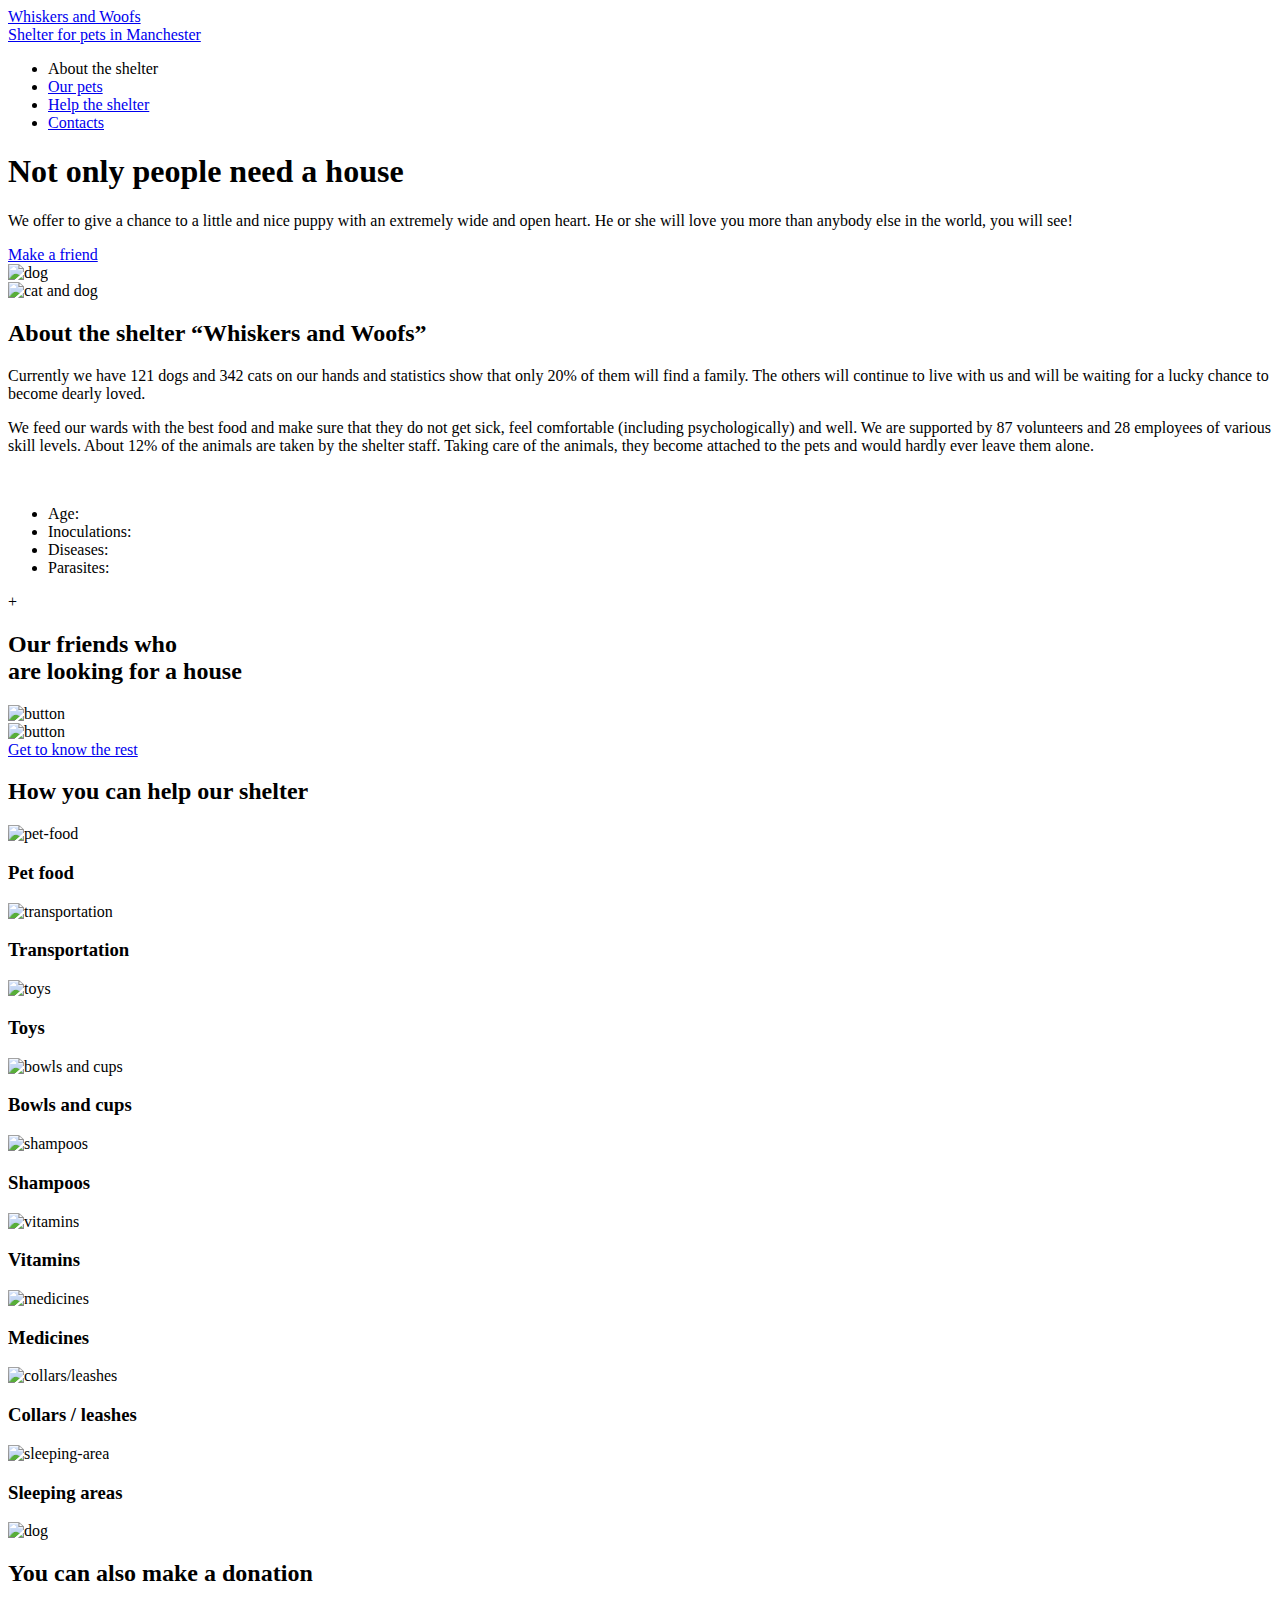
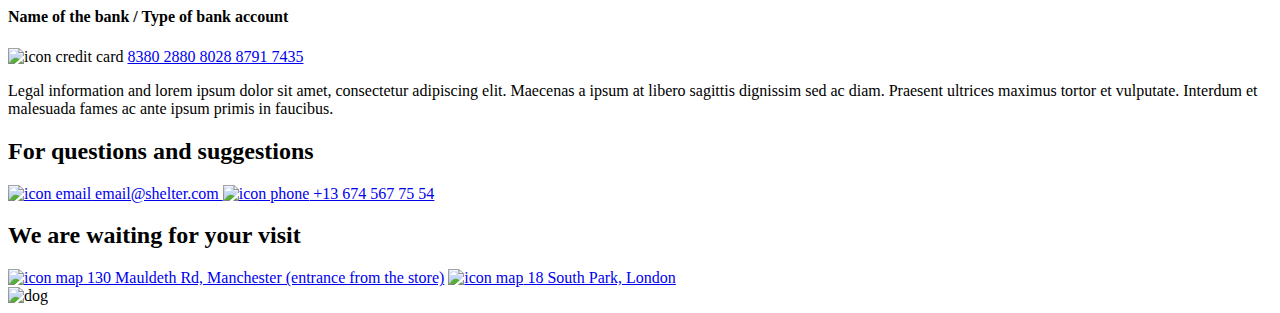
==== index.html @ b83c55e8 "refactor: add index.html file" ====
<!DOCTYPE html>
<html lang="en">

<head>
  <meta charset="UTF-8">
  <meta http-equiv="X-UA-Compatible" content="IE=edge">
  <meta name="viewport" content="width=device-width, initial-scale=1.0">
  <link rel="stylesheet" href="/css/style.css">
  <script src="/js/index.js"></script>
  <script src="/pets.json"></script>
  <title>Whiskers and Woofs</title>
</head>

<body>
  <div class="backround">
  <header class="header">
      <div class="teni"></div>
      <div class="container ">
          <div class="menu">
          <div class="logo">
              <a href="#">
              <div class="logo_up">Whiskers and Woofs</div>
              <div class="logo_down">Shelter for pets in Manchester</div>
              </a>
          </div>
          <div class="hamburger_menu">
              <span class="hamburger_line"></span>
              <span class="hamburger_line"></span>
              <span class="hamburger_line"></span>
           </div>
          <nav class="nav">
              <ul class="nav-list">
                  <li class="nav-item active_nav">
                      About the shelter 
                      <div class="border_nav"></div>
                  </li>
                  <li class="nav-item"><a href="/html/index_pets.html" class="nav-link">Our pets</a></li>
                  <li class="nav-item"><a href="#help" class="nav-link">Help the shelter</a></li>
                  <li class="nav-item"><a href="#footer" class="nav-link">Contacts</a></li>
              </ul>
          </nav>
      </div>
      </div>
  </header>
     
      <section id="not_only">
          <div class="container not_only">
              <div class="not_only_text">
                  <h1>Not only people need a house</h1>
                  <p>We offer to give a chance to a little and nice puppy with an extremely wide and open heart. He or she will love you more than anybody else in the world, you will see!</p>
                  <a href="#our_friends" class="not_only_button"> Make a friend</a>
              </div>
              <div class="not_only_img">
                  <img class="not_only_img_dog" src="/img/start-screen-puppy.png" alt="dog">
              </div>
          </div>
      </section>
  </div>
  
      <section id="about">
          <div class="container about">
              <div class="about_img">
                  <img class="about_img_catdog" src="/img/about-pets.png" alt="cat and dog">
              </div>
              <div class="about_text"> 
                  <h2>About the shelter “Whiskers and Woofs”</h2>
                  <p>Currently we have 121 dogs and 342 cats on our hands and statistics show that only 20% of them will find a family. The others will continue to live with us and will be waiting for a lucky chance to become dearly loved.</p>
                  <p class="about_p_down">We feed our wards with the best food and make sure that they do not get sick, feel comfortable (including psychologically) and well. We are supported by 87 volunteers and 28 employees of various skill levels. About 12% of the animals are taken by the shelter staff. Taking care of the animals, they become attached to the pets and would hardly ever leave them alone.</p>
              </div>
          </div>
      </section>

      <section id="our_friends">
          <div class="pop_up_fix"> 
          <div class="pop_up">
              <div class="pop_up_wrapper">
                  <img class="pop_up_image">
                  <div class="pop_up_content">
                      <div class="pop_up_name"></div>
                      <div class="pop_up_type"></div>
                      <div class="pop_up_description"></div>
                      <ul class="pets_spec">
                          <li>Age: <a class="pop_up_age"></a></li>
                          <li>Inoculations: <a class="pop_up_inoculations"></a></li>
                          <li>Diseases: <a class="pop_up_diseases"></a></li>
                          <li>Parasites: <a class="pop_up_parasites"></a></li>     
                      </ul>
                  </div>
              </div>
              <div class="pop_up_button">+</div>
          </div>
      </div>
          <div class="container our_friends">
              <div class="our_friends_text"> 
                  <h2>Our friends who <br> are looking for a house</h2>
              </div>
              <div class="pet_carts">
                  <div class="pet_carts_left_button">
                      <img src="/img/Arrow-left.png" class="arrow_left" alt="button"> 
                  </div>

                  <div class="carusel-wrapper">
                      <div class="carusel ">
                          <div class="item" id="item-left">

                          </div>
                          <div class="item" id="item-active">
                                                                                  
                          </div>
                          <div class="item" id="item-right">
                              
                          </div>
                  </div>
              </div>
              <div class="pet_carts_right_button">
                  <img src="/img/Arrow-right.png" class="arrow_right" alt="button"> 
              </div>

          </div>

          <div>
              <a href="/pets/index.html" class="our_friends_button">Get to know the rest</a>
          </div>
      </div>
  </section>

  <section id="help">
          <div class="container help">
              <div class="help_text">
                  <h2>How you can help our shelter</h2>
              </div>
              <div class="help_icon">
                  <div class="help_icon_all">
                      <div class="help_icon_item">
                          <img class="help_icon_img" src="/img/icons/Vector.png" alt="pet-food">
                          <h3>Pet food</h3>
                      </div>
                      <div class="help_icon_item">
                          <img class="help_icon_img" src="/img/icons/transportation.png" alt="transportation">
                          <h3>Transportation</h3>
                      </div>
                      <div class="help_icon_item">
                          <img class="help_icon_img" src="/img/icons/toys.png" alt="toys">
                          <h3>Toys</h3>
                      </div>
                      <div class="help_icon_item">
                          <img class="help_icon_img" src="/img/icons/bowls-and-cups.png" alt="bowls and cups">
                          <h3>Bowls and cups</h3>
                      </div>
                      <div class="help_icon_item">
                          <img class="help_icon_img" src="/img/icons/shampoos.png" alt="shampoos">
                          <h3>Shampoos</h3>
                      </div>
                  
                      <div class="help_icon_item">
                          <img class="help_icon_img" src="/img/icons/vitamins.png" alt="vitamins">
                          <h3>Vitamins</h3>
                      </div>
                      <div class="help_icon_item">
                          <img class="help_icon_img" src="/img/icons/medicines.png" alt="medicines">
                          <h3>Medicines</h3>
                      </div>
                      <div class="help_icon_item">
                          <img class="help_icon_img" src="/img/icons/collars-or-leashes.png" alt="collars/leashes">
                          <h3>Collars / leashes</h3>
                      </div>
                      <div class="help_icon_item">
                          <img class="help_icon_img" src="/img/icons/sleeping-area.png" alt="sleeping-area">
                          <h3>Sleeping areas</h3>
                      </div>
                      </div>
                  </div>
              </div>
  </section>

      <section class="in_addition" id="in_addition">
          <div class="container in_addition">
              <div class="in_addition_img">
                  <img src="/img/donation-dog.png"  class="in_addition_img_dog" alt="dog">
              </div>
              <div class="in_addition_text">
                  <h2>You can also make a donation</h2>
                  <h4>Name of the bank / Type of bank account</h4>
                  <div class="in_addition_card">
                      <img class="in_addition_card_img"  src="/img/icons/credit-card.svg" alt="icon credit card">
                      <a href="#no_scroll">8380 2880 8028 8791 7435</a>
                  </div>
                  <p class="in_addition_legal">
                      Legal information and lorem ipsum dolor sit amet, consectetur adipiscing elit. Maecenas a ipsum at libero sagittis dignissim sed ac diam. Praesent ultrices maximus tortor et vulputate. Interdum et malesuada fames ac ante ipsum primis in faucibus. 
                  </p>
              </div>
          </div>
      </section>

  <footer class="footer" id="footer">
      <div class="container footer_flex">
              <div class="footer_text footer_text_left">
                  <h2>For questions and suggestions</h2>
                  <a href="mailto:email@shelter.com" class="footer_card">
                      <img src="/img/icons/mail.png" alt="icon email">
                      email@shelter.com </a>
                  <a href="tel:+136745677554" class="footer_card footer_card_down footer_card_down_phone">
                      <img src="/img/icons/phone.png" alt="icon phone">
                      +13 674 567 75 54</a>
              </div>

              <div class="footer_text footer_text_right">
                  <h2>We are waiting for your visit</h2>
                  <a href="https://www.google.com/maps/place/130+Mauldeth+Rd,+Manchester+M14+6SQ,+%D0%92%D0%B5%D0%BB%D0%B8%D0%BA%D0%BE%D0%B1%D1%80%D0%B8%D1%82%D0%B0%D0%BD%D0%B8%D1%8F/@53.4345612,-2.2130742,18.29z/data=!4m15!1m8!3m7!1s0x487a4d4c5226f5db:0xd9be143804fe6baa!2z0JzQsNC90YfQtdGB0YLQtdGALCDQktC10LvQuNC60L7QsdGA0LjRgtCw0L3QuNGP!3b1!8m2!3d53.4807593!4d-2.2426305!16zL20vMDUyYnc!3m5!1s0x487bb24a71474223:0xe7f079c4a4a2cc7d!8m2!3d53.4345813!4d-2.2128389!16s%2Fg%2F11bw3h6f99?entry=ttu" target="_blank" class="footer_card footer_card_map">
                      <img src="/img/icons/pin.png" alt="icon map">
                      130 Mauldeth Rd, Manchester (entrance from the store)</a>
                  <a href="https://www.google.com/maps/place/%D0%9F%D0%B0%D1%80%D0%BA+%D0%AE%D0%B3/@51.4690816,-0.4993657,11z/data=!4m10!1m2!2m1!1s18+South+Park,+London!3m6!1s0x48760f79376fa0e3:0x202ac3af5c1ea4ec!8m2!3d51.4690816!4d-0.1944951!15sChUxOCBTb3V0aCBQYXJrLCBMb25kb26SAQRwYXJr4AEA!16s%2Fm%2F0cc6kk9?entry=ttu" target="_blank" class="footer_card footer_card_down footer_card_map footer_card_map_down">
                      <img src="/img/icons/pin.png" alt="icon map">
                      18 South Park, London </a>
              </div>
          
          <div class="footer_img">
              <img src="/img/footer-puppy.png" class="footer_img_dog" alt="dog">
          </div>
      </div>
  </footer>
</body>

</html>
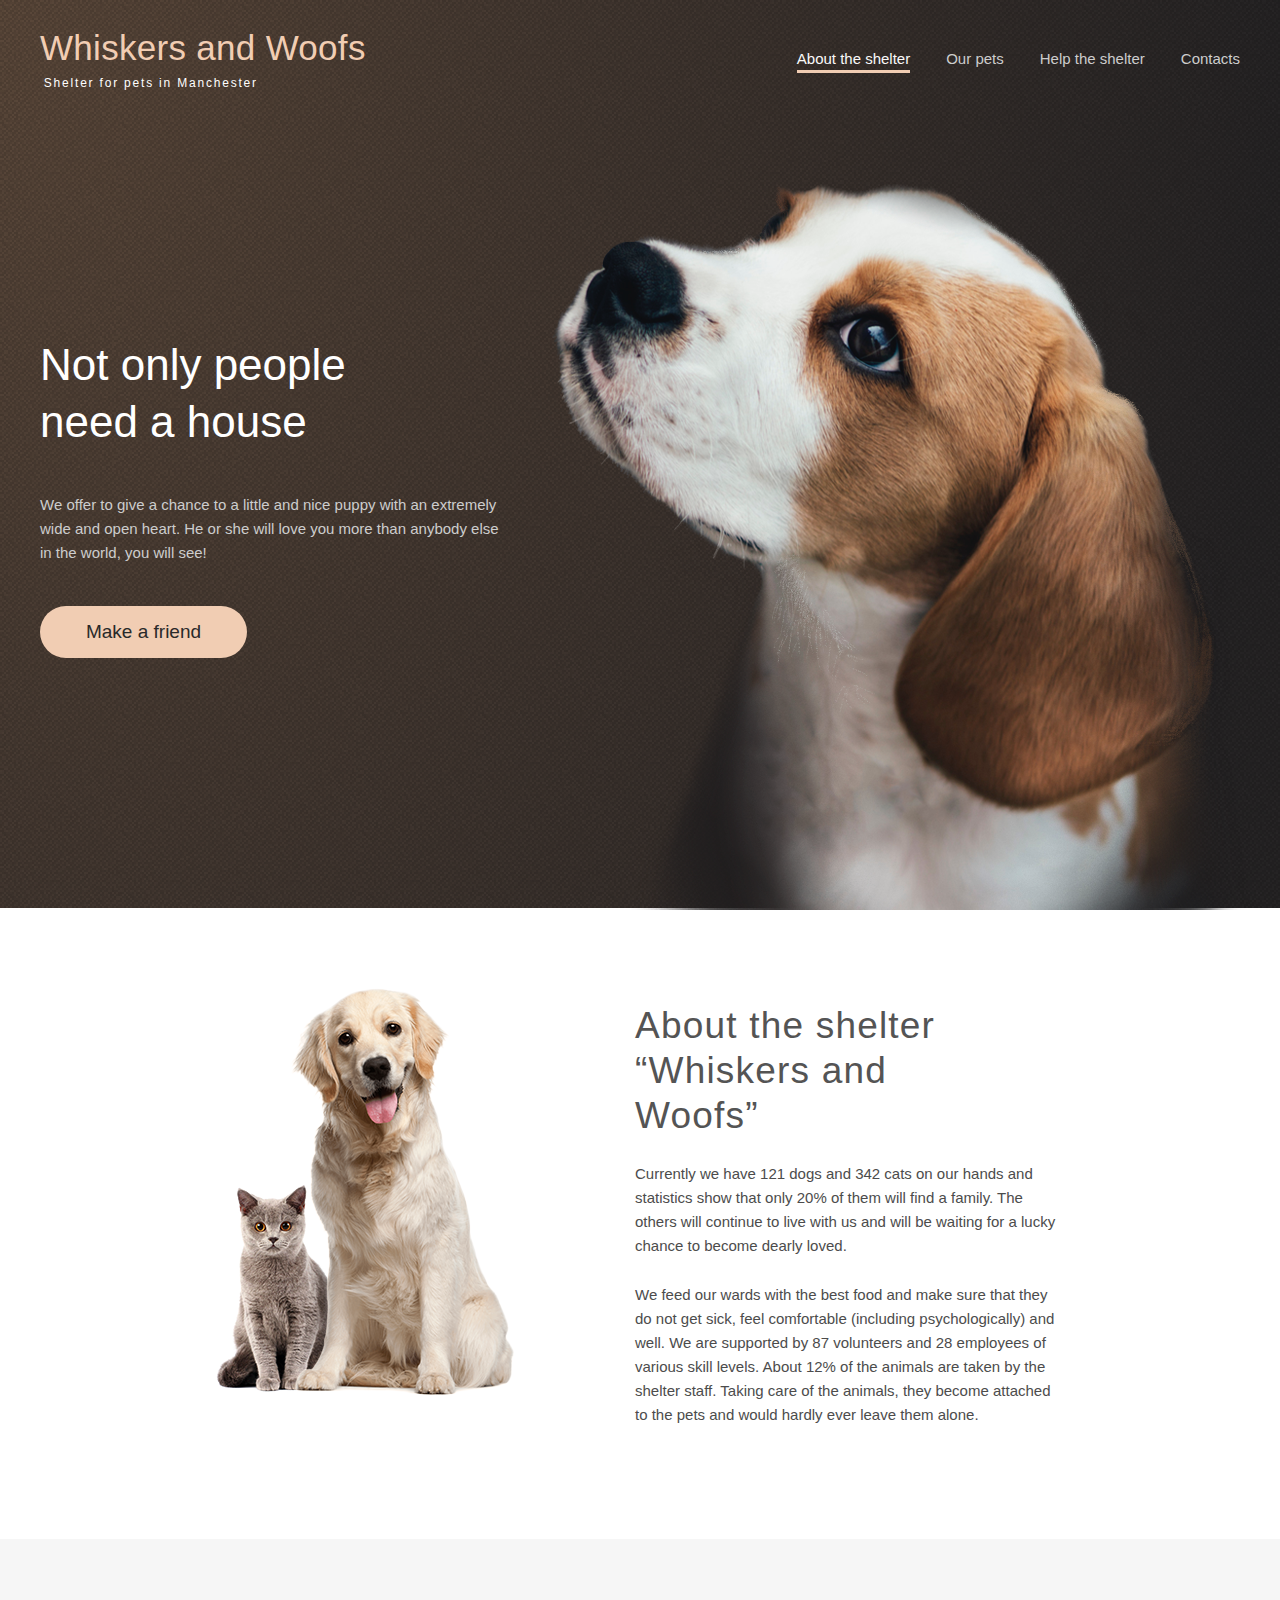
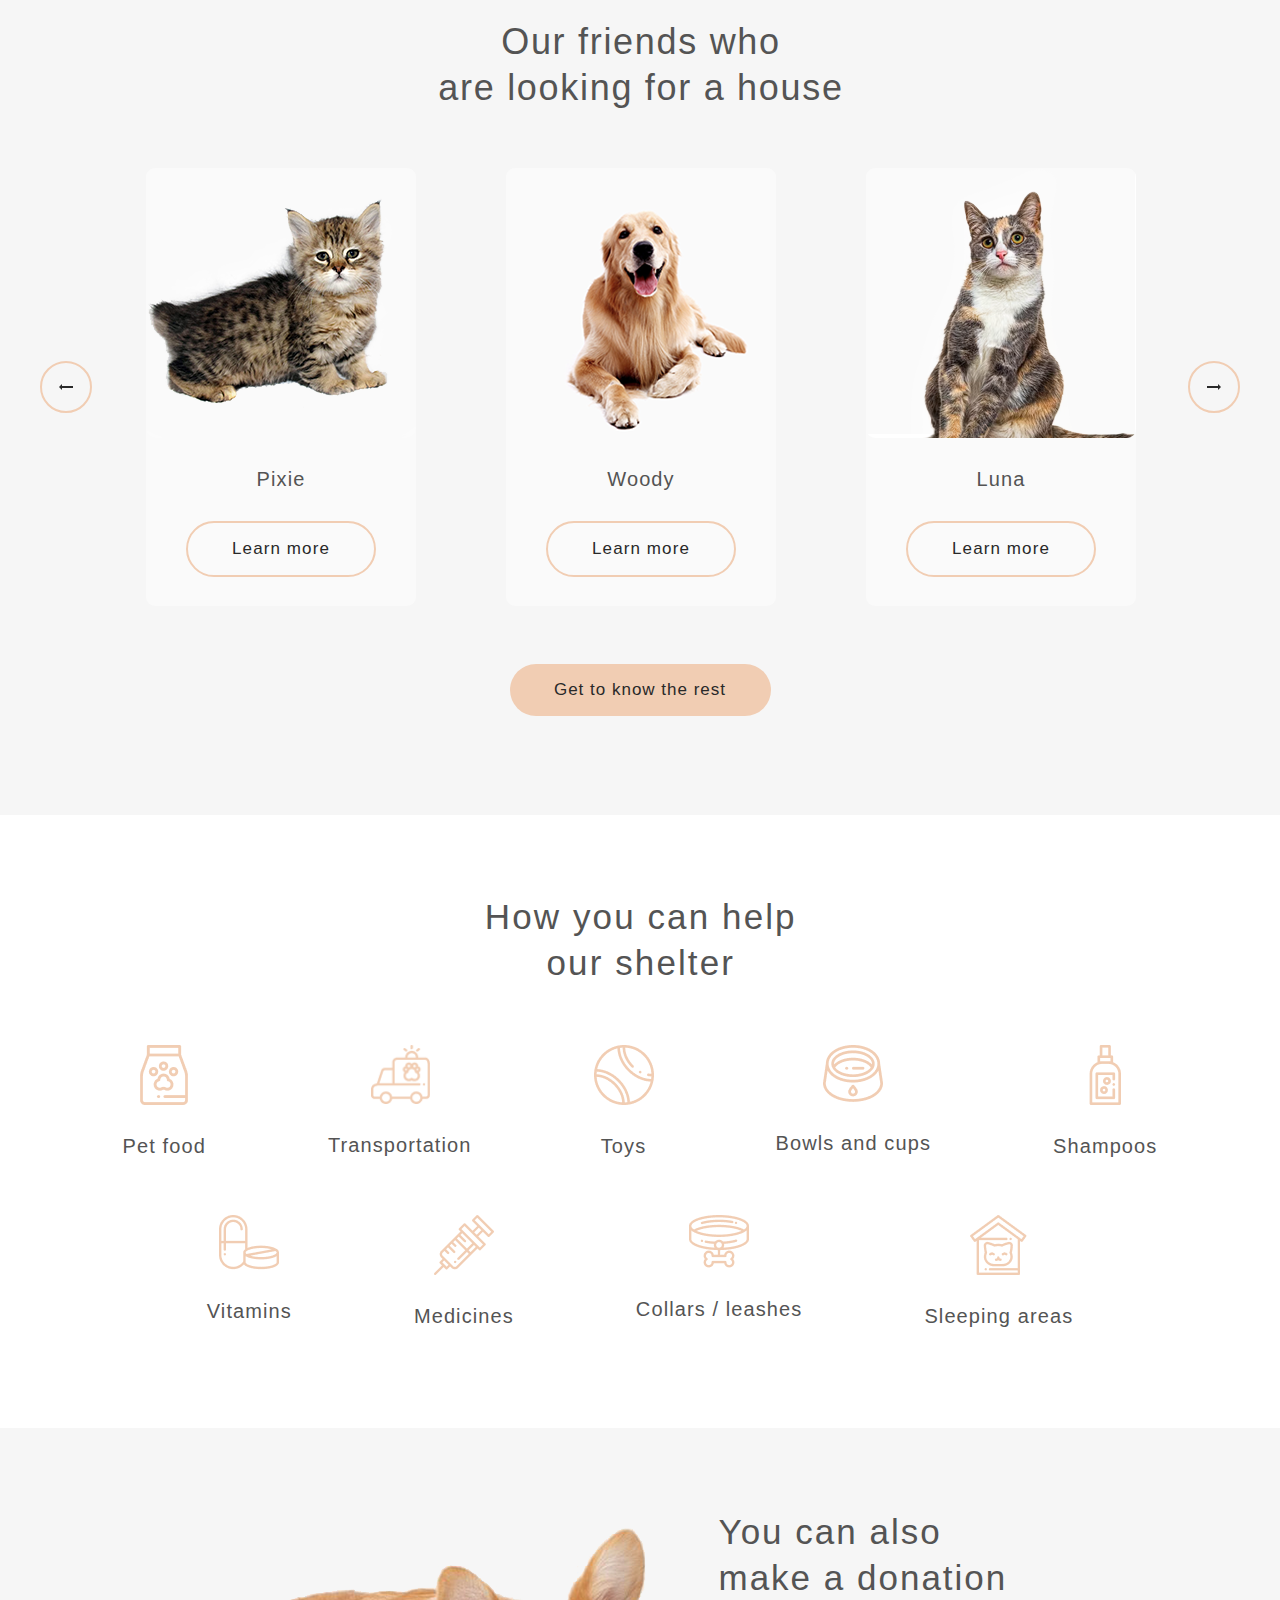
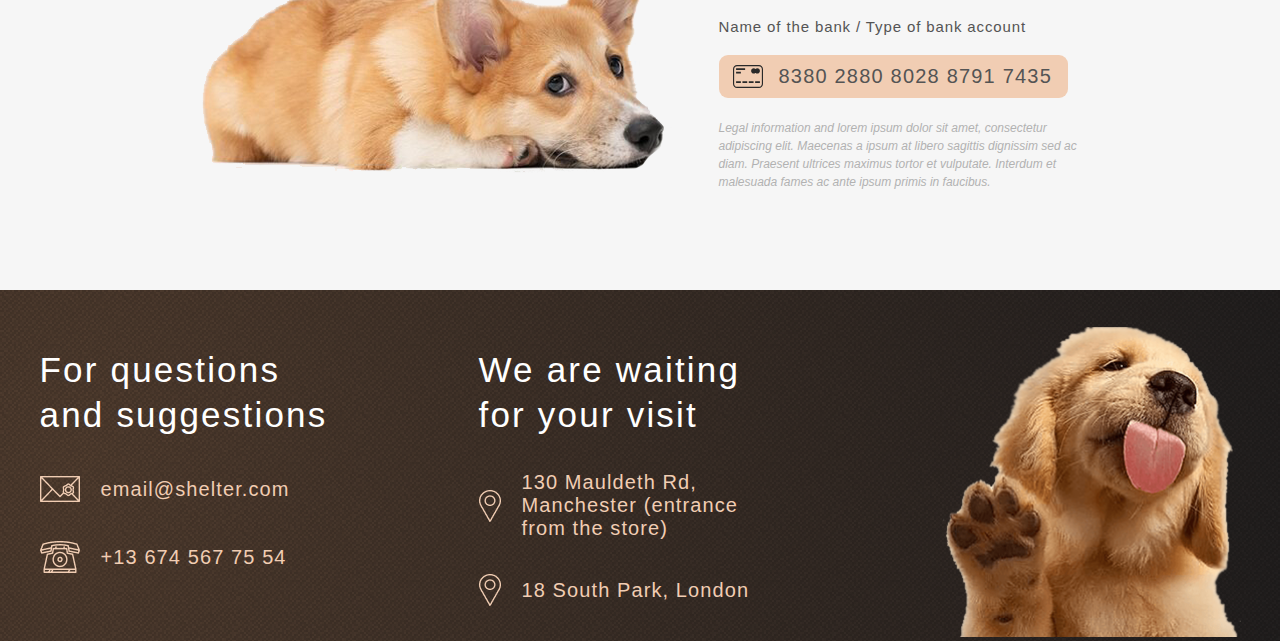
==== commit fd28dc5c: "refactor: change path" ====
--- a/index.html
+++ b/index.html
@@ -5,7 +5,7 @@
   <meta charset="UTF-8">
   <meta http-equiv="X-UA-Compatible" content="IE=edge">
   <meta name="viewport" content="width=device-width, initial-scale=1.0">
-  <link rel="stylesheet" href="/css/style.css">
+  <link rel="stylesheet" href="css/style.css">
   <script src="/js/index.js"></script>
   <script src="/pets.json"></script>
   <title>Whiskers and Woofs</title>
--- a/css/style.css
+++ b/css/style.css
@@ -0,0 +1,1774 @@
+a {
+  text-decoration: none;
+}
+
+section,
+footer {
+  display: flex;
+}
+
+html {
+  scroll-behavior: smooth;
+}
+
+body {
+  margin: 0 auto;
+}
+
+.container {
+  width: 100%;
+  margin: 0 auto;
+}
+
+@media screen and (min-width: 1200px) {
+  .container {
+    max-width: 1220px;
+  }
+}
+@media screen and (min-width: 900px) and (max-width: 1200px) {
+  .container {
+    max-width: 1220px;
+  }
+}
+@media screen and (min-width: 768px) and (max-width: 900px) {
+  .container {
+    max-width: 730px;
+  }
+}
+@media screen and (min-width: 576px) and (max-width: 767px) {
+  .container {
+    max-width: 540px;
+  }
+}
+@media screen and (max-width: 575px) {
+  .container {
+    max-width: 330px;
+  }
+}
+.header {
+  padding-top: 8px;
+}
+
+.menu {
+  display: flex;
+  flex-wrap: wrap;
+  justify-content: space-between;
+  align-items: center;
+  padding: 21px 0px 0px 10px;
+}
+
+.nav-list {
+  display: flex;
+  gap: 0 36px;
+  padding: 5px 10px 0px 0px;
+}
+
+.nav-item {
+  list-style: none;
+}
+
+.nav-item a {
+  color: #CDCDCD;
+  font-size: 15px;
+  font-family: "Arial", sans-serif;
+}
+
+.nav-item a:hover {
+  color: #FAFAFA;
+}
+
+.nav-link {
+  color: #CDCDCD;
+  font-size: 15px;
+  font-family: "Arial", sans-serif;
+  transition: color 1s;
+}
+
+.logo {
+  display: flex;
+  flex-direction: column;
+  gap: 9px 0;
+}
+
+.logo:hover .logo_up {
+  color: #FDDCC4;
+}
+
+.logo:hover .logo_down {
+  color: #CDCDCD;
+}
+
+.logo_up {
+  font-family: "Georgia", sans-serif;
+  font-size: 35px;
+  color: #F1CDB3;
+  display: flex;
+  margin-top: -10px;
+  letter-spacing: 0.3px;
+  transition: color 1s;
+}
+
+.logo_down {
+  font-family: "Arial", sans-serif;
+  font-size: 12px;
+  color: #FFFFFF;
+  display: flex;
+  letter-spacing: 1.8px;
+  padding-left: 3.8px;
+  padding-top: 8px;
+  transition: color 1s;
+}
+
+.border_nav {
+  border: 3px solid #F1CDB3;
+  border-top: none;
+  border-right: none;
+  border-left: none;
+  padding-top: 3px;
+}
+
+.active_nav {
+  color: #FAFAFA;
+  padding-bottom: 10px;
+  font-size: 15px;
+  font-family: "Arial", sans-serif;
+}
+
+@media screen and (max-width: 330px) {
+  .menu {
+    padding-top: 20px;
+  }
+  .logo_up {
+    margin-top: 0px;
+    padding-left: 10px;
+  }
+  .logo_down {
+    padding-left: 13px;
+  }
+}
+.hamburger_menu {
+  width: 30px;
+  height: 22px;
+  display: flex;
+  flex-direction: column;
+  align-items: center;
+  justify-content: space-between;
+  padding-right: 20px;
+  padding-bottom: 1px;
+  z-index: 3;
+}
+
+.hamburger_line {
+  background: #F1CDB3;
+  height: 2px;
+  width: 100%;
+  transition: all 0.3s ease-in-out;
+  z-index: 3;
+}
+
+.hamburger_menu:hover {
+  cursor: pointer;
+}
+
+@media screen and (min-width: 768px) {
+  .hamburger_menu {
+    display: none !important;
+  }
+}
+@media screen and (max-width: 767px) {
+  .nav {
+    position: fixed;
+    top: 0px;
+    right: -320px;
+    background: #292929;
+    width: 320px;
+    height: 100vh;
+    transition: 1s;
+    justify-content: center;
+  }
+  .nav-list {
+    flex-wrap: wrap;
+    gap: 33px 0;
+  }
+  nav.active {
+    display: block;
+    z-index: 2;
+    right: 0px;
+    transition: 1s;
+  }
+  header nav ul {
+    display: flex;
+    flex-direction: column;
+    align-items: center;
+    justify-content: center;
+    align-content: center;
+    gap: 0 40px;
+    height: 100%;
+  }
+  .active_nav {
+    font-size: 32px;
+    line-height: 51.2px;
+    font-weight: 400;
+  }
+  .nav-item a {
+    font-size: 32px;
+    line-height: 51.2px;
+    font-weight: 400;
+  }
+}
+@media screen and (max-width: 767px) {
+  .teni {
+    content: "";
+    position: absolute;
+    top: 0;
+    left: 0;
+    right: 0;
+    bottom: 0;
+    display: none;
+    background-color: rgba(41, 41, 41, 0.6);
+    z-index: 1;
+  }
+  .noscroll {
+    overflow-y: hidden;
+  }
+}
+.teni.active {
+  display: block;
+}
+
+.footer {
+  background: url(/img/gradient.png), radial-gradient(110.67% 538.64% at 5.73% 50%, #513D2F 0%, #1A1A1C 100%), #211F20;
+}
+
+.footer_flex {
+  display: flex;
+  padding-top: 28px;
+  padding-left: 19px;
+  gap: 149px;
+  flex-wrap: wrap;
+}
+
+.footer_text h2 {
+  font-family: "Georgia", sans-serif;
+  font-weight: 400;
+  font-size: 35px;
+  color: #FFFFFF;
+  letter-spacing: 2.2px;
+  line-height: 45px;
+  margin-bottom: 10px;
+}
+
+.footer_text_right {
+  display: flex;
+  flex-direction: column;
+  max-width: 298px;
+  gap: 24px;
+}
+
+.footer_text_right a {
+  font-family: "Georgia", sans-serif;
+  font-weight: 400;
+  font-size: 20px;
+  color: #F1CDB3;
+  letter-spacing: 1.1px;
+  transition: color 0.7s;
+}
+
+.footer_text_right a:hover {
+  color: #FDDCC4;
+}
+
+.footer_text_left {
+  display: flex;
+  flex-direction: column;
+  gap: 29px;
+  max-width: 290px;
+}
+
+.footer_text_left a {
+  font-family: "Georgia", sans-serif;
+  font-weight: 400;
+  font-size: 20px;
+  color: #F1CDB3;
+  letter-spacing: 1.1px;
+  transition: color 0.7s;
+}
+
+.footer_text_left a:hover {
+  color: #FDDCC4;
+}
+
+.footer_card {
+  display: flex;
+  gap: 21px;
+  align-items: center;
+}
+
+.footer_card_down {
+  padding-top: 10px;
+}
+
+.footer_img {
+  padding-left: 16.4px;
+  padding-top: 9px;
+  max-width: 300px;
+}
+
+.footer_img_dog {
+  max-width: 100%;
+  height: auto;
+}
+
+@media screen and (max-width: 920px) {
+  .footer_flex {
+    flex-wrap: wrap;
+    padding-top: 1.6px;
+    justify-content: center;
+    gap: 49px;
+    padding-right: 24px;
+  }
+}
+@media screen and (max-width: 580px) {
+  .footer_text h2 {
+    font-size: 25px;
+    text-align: center;
+  }
+  .footer_flex {
+    flex-direction: column;
+  }
+}
+@media screen and (max-width: 330px) {
+  .footer_flex {
+    padding: 0;
+    padding-top: 10px;
+    gap: 20px;
+    justify-content: center;
+    align-items: center;
+    text-align: center;
+  }
+  .footer_img {
+    padding-left: 0px;
+  }
+  .footer_text_left {
+    gap: 29px;
+    padding-left: 22px;
+    max-width: 274px;
+  }
+  .footer_text_right {
+    max-width: 294px;
+  }
+  .footer_card_down_phone {
+    padding-left: 5px;
+  }
+  .footer_text h2 {
+    line-height: 32.5px;
+    letter-spacing: 1.5px;
+  }
+  .footer_text_left h2 {
+    padding-right: 20px;
+  }
+  .footer_text_right h2 {
+    margin-bottom: 15px;
+  }
+  .footer_card_map {
+    gap: 11px;
+    padding-right: 5px;
+  }
+  .footer_card_map_down {
+    padding-top: 18px;
+    padding-bottom: 10px;
+  }
+  .footer_card_map_down img {
+    padding-right: 6px;
+  }
+  .footer_img {
+    max-width: 260px;
+  }
+}
+.menu_pets {
+  display: flex;
+  flex-wrap: wrap;
+  justify-content: space-between;
+  align-items: center;
+  padding: 19px 0px 22px 10px;
+}
+
+.nav-list_pets {
+  display: flex;
+  gap: 0 35px;
+  padding: 14px 11.6px 0px 0px;
+}
+
+.nav-item_pets {
+  list-style: none;
+}
+
+.nav-item_pets a {
+  color: #545454;
+  font-size: 15px;
+  font-family: "Arial", sans-serif;
+  transition: color 0.7s;
+}
+
+.nav-item_pets a:hover {
+  color: #292929;
+}
+
+.logo_pets {
+  display: flex;
+  flex-direction: column;
+  gap: 7px 0;
+}
+
+.logo_up_pets {
+  font-family: "Georgia", sans-serif;
+  font-size: 35px;
+  color: #545454;
+  display: flex;
+  letter-spacing: 0.3px;
+  transition: color 0.7s;
+}
+
+.logo_pets:hover .logo_up_pets {
+  color: #292929;
+}
+
+.logo_down_pets {
+  font-family: "Arial", sans-serif;
+  font-size: 12px;
+  letter-spacing: 1.8px;
+  color: #292929;
+  display: flex;
+  padding-left: 3.6px;
+  padding-top: 1px;
+  transition: color 0.7s;
+}
+
+.logo_pets:hover .logo_down_pets {
+  color: #545454;
+}
+
+.border_nav_pets {
+  border: 3px solid #F1CDB3;
+  border-top: none;
+  border-right: none;
+  border-left: none;
+  padding-top: 3px;
+}
+
+.active_nav_pets {
+  color: #292929;
+  font-size: 15px;
+  font-family: "Arial", sans-serif;
+  padding-bottom: 10px;
+}
+
+.hamburger_line_pets {
+  background: #000000;
+}
+
+@media screen and (max-width: 800px) {
+  .nav-list_pets {
+    gap: 0 36px;
+  }
+}
+@media screen and (max-width: 320px) {
+  .menu_pets {
+    padding: 28px 0 0 19px;
+  }
+}
+#our_friends_pets {
+  background: #F6F6F6;
+  padding-top: 51px;
+  padding-bottom: 101px;
+}
+
+.our_friends_pets h1 {
+  font-family: "Georgia", sans-serif;
+  font-size: 36px;
+  color: #545454;
+  font-weight: 400;
+  line-height: 45.5px;
+  letter-spacing: 1.7px;
+  padding-left: 2px;
+  margin-bottom: 29.88px;
+  text-align: center;
+}
+
+.pet_carts_pets {
+  max-width: 1200px;
+  flex-wrap: wrap;
+  padding-left: 10px;
+  padding-top: 28px;
+  display: flex;
+  align-items: center;
+  gap: 30px 35px;
+  border-radius: 9px;
+  font-family: "Georgia", sans-serif;
+  font-size: 20px;
+  letter-spacing: 1px;
+  color: #545454;
+}
+
+.pet_carts_item_pets {
+  background: #FAFAFA;
+  display: flex;
+  flex-direction: column;
+  gap: 30px 0;
+  align-items: center;
+  justify-content: center;
+  padding-bottom: 29px;
+  border-radius: 9px;
+  transition: background 0.7s, box-shadow 0.7s ease-in-out;
+}
+
+.pet_carts_item_pets:hover {
+  box-shadow: 0px 2px 35px 14px rgba(13, 13, 13, 0.04);
+  background: #FFFFFF;
+  cursor: pointer;
+}
+
+.pet_carts_button_pets {
+  width: 185px;
+  height: 50px;
+  border: 2px solid #F1CDB3;
+  border-radius: 100px;
+  display: flex;
+  align-items: center;
+  justify-content: center;
+  font-family: "Georgia", sans-serif;
+  font-size: 17px;
+  color: #292929;
+  transition: border 0.7s, background 0.7s;
+}
+
+.pet_carts_item_pets:hover .pet_carts_button_pets {
+  background: #FDDCC4;
+  border: 2px solid #FDDCC4;
+}
+
+.our_friends_buttons_pets {
+  display: flex;
+  justify-content: center;
+  align-items: center;
+  gap: 0 20px;
+  padding-top: 60px;
+  font-size: 20px;
+  font-family: "Georgia", sans-serif;
+  color: #292929;
+}
+
+.our_friends_buttons_pets_active {
+  width: 48px;
+  height: 48px;
+  border-radius: 200px;
+  border: 2px solid #F1CDB3;
+  display: flex;
+  justify-content: center;
+  align-items: center;
+  transition: border 0.7s, background 0.7s;
+}
+
+.our_friends_buttons_pets_active:hover {
+  cursor: pointer;
+  background: #FDDCC4;
+  border: 2px solid #FDDCC4;
+}
+
+.our_friends_buttons_pets_active_number {
+  width: 48px;
+  height: 48px;
+  border-radius: 200px;
+  border: 2px solid #F1CDB3;
+  background: #F1CDB3;
+  display: flex;
+  justify-content: center;
+  align-items: center;
+}
+
+.our_friends_buttons_pets_active_number:hover {
+  cursor: pointer;
+}
+
+.our_friends_buttons_pets_no_active {
+  width: 48px;
+  height: 48px;
+  border-radius: 200px;
+  border: 2px solid #CDCDCD;
+  display: flex;
+  justify-content: center;
+  align-items: center;
+  color: #CDCDCD;
+  pointer-events: none;
+}
+
+@media screen and (max-width: 1209px) {
+  .pet_carts_pets {
+    justify-content: center;
+    padding: 0;
+  }
+}
+@media screen and (max-width: 800px) {
+  #our_friends_pets {
+    padding-bottom: 79px;
+  }
+  .our_friends_pets h1 {
+    margin-bottom: 26.88px;
+  }
+  .pet_carts_pets {
+    justify-content: center;
+    padding: 0;
+  }
+  .pet_carts_item_pets_freddie {
+    display: none;
+  }
+  .pet_carts_item_pets_scarlett {
+    display: none;
+  }
+  .our_friends_buttons_pets {
+    padding-top: 40px;
+  }
+}
+
+@media screen and (max-width: 767px) {
+  .pet_carts_pets {
+    gap: 30px 0px;
+  }
+}
+
+@media screen and (max-width: 320px) {
+  #our_friends_pets {
+    padding-bottom: 42px;
+  }
+
+  .our_friends_pets h1 {
+    font-size: 25px;
+    line-height: 32.5px;
+    margin-bottom: 38.88px;
+  }
+
+  .pet_carts_item_pets_hide320 {
+    display: none;
+  }
+
+  .our_friends_buttons_pets {
+    gap: 0 10px;
+    padding-top: 43px;
+  }
+}
+
+.footer_text_right_pets {
+  display: flex;
+  flex-direction: column;
+  max-width: 298px;
+  gap: 22.5px;
+}
+
+.footer_text_right_pets a {
+  font-family: "Georgia", sans-serif;
+  font-weight: 400;
+  font-size: 20px;
+  color: #F1CDB3;
+  letter-spacing: 1.1px;
+  transition: color 0.7s;
+}
+
+.footer_text_left a:hover {
+  color: #FDDCC4;
+}
+
+@media screen and (max-width: 320px) {
+  .footer_text_right_pets {
+    max-width: 294px;
+    gap: 26.5px;
+  }
+}
+
+@media screen and (max-width: 767px) {
+  .nav_pets {
+    background: #FFFFFF;
+  }
+
+  .nav-list_pets {
+    flex-wrap: wrap;
+    gap: 33px 0;
+  }
+
+  nav.active {
+    display: block;
+    z-index: 2;
+    right: 0px;
+    transition: 1s;
+  }
+
+  header nav ul {
+    display: flex;
+    flex-direction: column;
+    align-items: center;
+    justify-content: center;
+    align-content: center;
+    gap: 0 40px;
+    height: 100%;
+  }
+
+  .active_nav_pets {
+    font-size: 32px;
+    line-height: 51.2px;
+    font-weight: 400;
+  }
+
+  .nav-item_pets a {
+    font-size: 32px;
+    line-height: 51.2px;
+    font-weight: 400;
+  }
+}
+
+#about {
+  margin-top: -6px;
+  margin-bottom: 97px;
+  background: #FFFFFF;
+  margin-left: 0;
+}
+
+.about {
+  display: flex;
+  margin-top: 65px;
+  justify-content: center;
+  gap: 0 120px;
+}
+
+.about_img {
+  padding-top: 15px;
+}
+
+.about_img_catdog {
+  max-width: 100%;
+  height: auto;
+}
+
+.about_text {
+  max-width: 430px;
+}
+
+.about_text h2 {
+  max-width: 380px;
+  font-size: 37px;
+  font-family: "Georgia", sans-serif;
+  font-weight: 400;
+  line-height: 45px;
+  letter-spacing: 1.2px;
+  color: #545454;
+  margin-bottom: 24px;
+}
+
+.about_text p {
+  color: #4C4C4C;
+  font-size: 15px;
+  font-family: "Arial", sans-serif;
+  line-height: 24px;
+}
+
+.about_p_down {
+  padding-top: 10px;
+}
+
+@media screen and (max-width: 920px) {
+  .about {
+    flex-direction: column-reverse;
+    align-items: center;
+    row-gap: 50px;
+  }
+  .about_text h2 {
+    margin-top: 16px;
+  }
+}
+@media screen and (max-width: 580px) {
+  .about_text h2 {
+    font-size: 25px;
+  }
+  .about_img {
+    max-width: 260px;
+  }
+}
+@media screen and (max-width: 330px) {
+  #about {
+    margin-bottom: 60px;
+  }
+  .about {
+    margin-top: 28px;
+    row-gap: 25px;
+  }
+  .about_text {
+    max-width: 270px;
+  }
+  .about_text h2 {
+    line-height: 32.5px;
+    text-align: center;
+  }
+  .about_text p {
+    text-align: justify;
+  }
+  .about_p_down {
+    padding-top: 8px;
+    margin-bottom: 0px;
+  }
+}
+#help {
+  background: #FFFFFF;
+}
+
+.help {
+  padding-top: 50px;
+  display: flex;
+  flex-direction: column;
+  align-items: center;
+  gap: 30px 0;
+  margin-bottom: 80px;
+}
+
+.help_text {
+  max-width: 320px;
+  text-align: center;
+  padding-left: 1.5px;
+}
+
+.help_text h2 {
+  font-family: "Georgia", sans-serif;
+  font-size: 35px;
+  font-weight: 400;
+  line-height: 46px;
+  letter-spacing: 2.1px;
+  color: #545454;
+}
+
+.help_icon {
+  margin: 0 auto;
+}
+
+.help_icon_all {
+  display: flex;
+  flex-wrap: wrap;
+  margin: 0;
+  padding: 0;
+  column-gap: 122px;
+  row-gap: 37px;
+  justify-content: center;
+}
+
+.help_icon_item {
+  display: flex;
+  flex-direction: column;
+  align-items: center;
+  gap: 10px 0;
+}
+
+.help_icon_item h3 {
+  font-family: "Georgia", sans-serif;
+  font-size: 20px;
+  font-weight: 400;
+  line-height: 23px;
+  letter-spacing: 1.1px;
+  color: #545454;
+}
+
+.help_icon_img {
+  max-width: 60px;
+  max-height: 60px;
+}
+
+@media screen and (max-width: 920px) {
+  .help {
+    padding-top: 52px;
+  }
+  .help_icon_all {
+    gap: 35px 60px;
+  }
+  .help_icon_item {
+    width: 170px;
+  }
+}
+@media screen and (max-width: 767px) {
+  .help_icon_item {
+    width: 140px;
+  }
+}
+@media screen and (max-width: 590px) {
+  .help_text h2 {
+    font-size: 25px;
+  }
+}
+@media screen and (max-width: 580px) {
+  .help_icon_item {
+    width: 130px;
+  }
+}
+@media screen and (max-width: 500px) {
+  .help_icon_item {
+    width: 120px;
+  }
+}
+@media screen and (max-width: 330px) {
+  .help {
+    gap: 5px;
+    padding-top: 19px;
+    margin-bottom: 23.8px;
+  }
+  .help_icon_item {
+    width: 120px;
+    gap: 0;
+  }
+  .help_icon_all {
+    gap: 14px 40px;
+    padding-top: 15px;
+    justify-content: left;
+    padding-left: 20px;
+  }
+  .help_icon_item h3 {
+    font-size: 15px;
+    letter-spacing: 0.65px;
+  }
+  .help_icon_img {
+    max-width: 50px;
+    max-height: 50px;
+  }
+  .help_text {
+    max-width: 240px;
+  }
+  .help_text h2 {
+    line-height: 35px;
+    letter-spacing: 1.5px;
+  }
+}
+#in_addition {
+  background: #F6F6F6;
+  padding-top: 52px;
+  padding-bottom: 87px;
+  padding-right: 23px;
+}
+
+.in_addition {
+  display: flex;
+  justify-content: center;
+  gap: 0 30px;
+}
+
+.in_addition_text h2 {
+  max-width: 300px;
+  font-family: "Georgia", sans-serif;
+  font-size: 35px;
+  font-weight: 400;
+  letter-spacing: 2px;
+  line-height: 45.5px;
+  color: #545454;
+  margin-bottom: 0px;
+}
+
+.in_addition_text h4 {
+  font-family: "Georgia", sans-serif;
+  font-size: 15px;
+  color: #545454;
+  font-weight: 400;
+  letter-spacing: 0.88px;
+  margin-top: 18px;
+}
+
+.in_addition_card {
+  display: flex;
+  align-items: center;
+  gap: 16px;
+  max-width: 349px;
+  height: 43px;
+  font-family: "Georgia", sans-serif;
+  font-size: 20px;
+  border-radius: 9px;
+  color: #545454;
+  background: #F1CDB3;
+}
+
+.in_addition_card_img {
+  padding-left: 14px;
+}
+
+.in_addition_card a {
+  font-family: "Georgia", sans-serif;
+  font-size: 20px;
+  font-weight: 400;
+  line-height: 23px;
+  letter-spacing: 1.2px;
+  color: #545454;
+  transition: color 0.7s;
+}
+
+.in_addition_card a:hover {
+  color: #B2B2B2;
+}
+
+.in_addition_legal {
+  font-family: "Arial", sans-serif;
+  max-width: 360px;
+  font-style: italic;
+  font-size: 12px;
+  color: #B2B2B2;
+  line-height: 18px;
+  padding-top: 9px;
+}
+
+.in_addition_img {
+  padding-top: 38px;
+  padding-left: 5px;
+}
+
+.in_addition_img_dog {
+  max-width: 100%;
+  height: auto;
+}
+
+@media screen and (max-width: 920px) {
+  .in_addition {
+    flex-wrap: wrap;
+    flex-direction: column-reverse;
+    align-items: center;
+    padding-left: 1px;
+    padding-bottom: 10px;
+  }
+  .in_addition_img {
+    max-width: 505px;
+    padding-left: 16px;
+    padding-top: 46px;
+  }
+  .in_addition_img_dog {
+    width: 100%;
+  }
+}
+@media screen and (max-width: 580px) {
+  .in_addition_text h2 {
+    font-size: 25px;
+  }
+  .in_addition_card a {
+    font-size: 15px;
+  }
+}
+@media screen and (max-width: 330px) {
+  #in_addition {
+    padding: 42px 3px 27px 0;
+  }
+  .in_addition {
+    flex-direction: column-reverse;
+    align-items: center;
+  }
+  .in_addition_text {
+    text-align: center;
+    max-width: 280px;
+  }
+  .in_addition_text h2 {
+    text-align: center;
+    max-width: 230px;
+    margin-left: 25px;
+    margin-top: 0;
+    line-height: 32.5px;
+    letter-spacing: 1.6px;
+  }
+  .in_addition_text h4 {
+    padding-top: 3px;
+    letter-spacing: 0px;
+    text-align: center;
+  }
+  .in_addition_card {
+    justify-content: center;
+    margin-top: 25px;
+  }
+  .in_addition_card_img {
+    padding: 0;
+  }
+  .in_addition_card a {
+    letter-spacing: 0.9px;
+  }
+  .in_addition_legal {
+    text-align: justify;
+  }
+  .in_addition_img {
+    max-width: 260px;
+    padding-top: 30px;
+    padding-left: 0px;
+  }
+}
+.backround {
+  background: url(/img/gradient.png), radial-gradient(100% 215.42% at 0% 0%, #5B483A 0%, #262425 100%), #211F20;
+}
+
+.not_only {
+  padding-top: 82.5px;
+  display: flex;
+  gap: 0 30px;
+  justify-content: space-between;
+}
+
+.not_only_text {
+  display: flex;
+  flex-direction: column;
+  align-items: flex-start;
+  text-align: left;
+  margin-top: 125px;
+  padding-left: 10px;
+}
+
+.not_only_text p {
+  margin-bottom: 41px;
+  font-family: "Arial", sans-serif;
+  font-size: 15px;
+  line-height: 24px;
+  color: #CDCDCD;
+  max-width: 470px;
+  margin-top: 0px;
+}
+
+.not_only_text h1 {
+  font-family: "Georgia", sans-serif;
+  margin-bottom: 43px;
+  font-size: 44px;
+  font-weight: 400;
+  line-height: 57px;
+  max-width: 350px;
+  color: #FFFFFF;
+}
+
+.not_only_button {
+  background: #F1CDB3;
+  width: 207px;
+  height: 52px;
+  border-radius: 100px;
+  display: flex;
+  align-items: center;
+  justify-content: center;
+  color: #292929;
+  font-family: "Georgia", sans-serif;
+  font-weight: 400;
+  line-height: 22px;
+  font-size: 19px;
+  transition: background 0.8s;
+}
+
+.not_only_button:hover {
+  background: #FDDCC4;
+}
+
+.not_only_img_dog {
+  max-width: 100%;
+  height: auto;
+}
+
+@media screen and (max-width: 920px) {
+  .not_only {
+    flex-wrap: wrap;
+    justify-content: center;
+    row-gap: 100px;
+    padding-top: 15px;
+  }
+  .not_only_text {
+    margin-top: 0;
+  }
+  .not_only_text a {
+    margin-left: 125px;
+  }
+  .not_only_img {
+    max-width: 569px;
+    height: auto;
+    margin-left: 125px;
+  }
+}
+@media screen and (max-width: 580px) {
+  .not_only_text a {
+    margin-left: 50px;
+  }
+}
+@media screen and (max-width: 330px) {
+  .not_only_text {
+    padding-left: 0px;
+    padding-top: 24px;
+    align-items: center;
+  }
+  .not_only_text h1 {
+    font-size: 25px;
+    max-width: 230px;
+    text-align: center;
+    line-height: 33.5px;
+    letter-spacing: 1.5px;
+    margin-bottom: 40px;
+  }
+  .not_only_text p {
+    text-align: center;
+    max-width: 295px;
+  }
+  .not_only_text a {
+    margin: 0;
+  }
+  .not_only_img {
+    margin-left: 36px;
+    max-width: 260px;
+    padding-top: 6px;
+  }
+}
+@media screen and (min-width: 1200px) and (max-width: 1270px) {
+  .not_only_text {
+    padding-left: 15px;
+  }
+}
+@media screen and (min-width: 919px) and (max-width: 1201px) {
+  .not_only_text {
+    padding-left: 30px;
+  }
+}
+@media screen and (min-width: 1200px) and (max-width: 1270px) {
+  .menu {
+    padding-left: 20px;
+  }
+}
+@media screen and (min-width: 905px) and (max-width: 1201px) {
+  .menu {
+    padding-left: 40px;
+  }
+}
+#our_friends {
+  background: #F6F6F6;
+  padding-top: 50px;
+  padding-bottom: 99px;
+}
+
+.our_friends {
+  display: flex;
+  flex-direction: column;
+  align-items: center;
+  gap: 58px 0px;
+}
+
+.our_friends h2 {
+  font-family: "Georgia", sans-serif;
+  font-size: 36px;
+  color: #545454;
+  font-weight: 400;
+  line-height: 45.5px;
+  letter-spacing: 1.7px;
+  text-align: center;
+  padding-left: 2px;
+  margin-bottom: 0;
+}
+
+.pet_carts {
+  display: flex;
+  align-items: center;
+  gap: 0 90px;
+  font-family: "Georgia", sans-serif;
+  font-size: 20px;
+  letter-spacing: 1.1px;
+  color: #545454;
+  max-width: 100%;
+  height: auto;
+}
+
+.pet_carts_item {
+  background: #FAFAFA;
+  display: flex;
+  flex-direction: column;
+  gap: 30px 0;
+  align-items: center;
+  justify-content: center;
+  padding-bottom: 29px;
+  border-radius: 9px;
+  transition: background 0.7s, box-shadow 0.7s ease-in-out;
+}
+
+.pet_carts_item:hover {
+  box-shadow: 0px 2px 35px 14px rgba(13, 13, 13, 0.04);
+  background: #FFFFFF;
+  cursor: pointer;
+}
+
+.pet_carts_button {
+  width: 186px;
+  height: 52px;
+  border: 2px solid #F1CDB3;
+  border-radius: 100px;
+  display: flex;
+  align-items: center;
+  justify-content: center;
+  font-family: "Georgia", sans-serif;
+  font-size: 17px;
+  color: #292929;
+  transition: border 0.7s, background 0.7s;
+}
+
+.pet_carts_item:hover .pet_carts_button {
+  background: #FDDCC4;
+  border: 2px solid #FDDCC4;
+}
+
+.our_friends_button {
+  display: flex;
+  align-items: center;
+  justify-content: center;
+  background: #F1CDB3;
+  width: 261px;
+  height: 52px;
+  border-radius: 100px;
+  font-family: "Georgia", sans-serif;
+  font-size: 17px;
+  letter-spacing: 1px;
+  color: #292929;
+  transition: background 0.7s;
+}
+
+.our_friends_button:hover {
+  background: #FDDCC4;
+}
+
+.pet_carts_left_button {
+  display: flex;
+  justify-content: center;
+  align-items: center;
+  margin-right: -36px;
+  width: 48px;
+  height: 48px;
+  border-radius: 200px;
+  border: 2px solid #F1CDB3;
+  transition: border 0.7s, background 0.7s;
+}
+
+.pet_carts_left_button:hover {
+  background: #FDDCC4;
+  border: 2px solid #FDDCC4;
+  cursor: pointer;
+}
+
+.pet_carts_right_button {
+  width: 48px;
+  height: 48px;
+  margin-left: -38px;
+  border-radius: 200px;
+  border: 2px solid #F1CDB3;
+  text-align: center;
+  display: flex;
+  justify-content: center;
+  align-items: center;
+  transition: border 0.7s, background 0.7s;
+}
+
+.pet_carts_right_button:hover {
+  background: #FDDCC4;
+  border: 2px solid #FDDCC4;
+  cursor: pointer;
+}
+
+.img_pets {
+  border-radius: 9px;
+}
+
+@media screen and (min-width: 500px) and (max-width: 920px) {
+  .pet_carts {
+    gap: 0 46px;
+  }
+}
+@media screen and (max-width: 580px) {
+  .pet_carts_left_button {
+    margin-top: 600px;
+  }
+  .pet_carts_right_button {
+    margin-top: 600px;
+  }
+  .pet_carts {
+    gap: 0;
+  }
+  .our_friends h2 {
+    font-size: 25px;
+  }
+}
+@media screen and (max-width: 330px) {
+  #our_friends {
+    padding: 0;
+  }
+  .our_friends {
+    gap: 41px 0px;
+    margin-bottom: 40px;
+  }
+  .our_friends h2 {
+    line-height: 32.5px;
+    text-align: center;
+    letter-spacing: 1.6px;
+  }
+  .pet_carts {
+    max-height: 435px;
+  }
+  .our_friends_button {
+    margin-top: 74px;
+  }
+  .pet_carts_left_button {
+    position: absolute;
+    margin-left: 45px;
+    margin-bottom: 75px;
+  }
+  .pet_carts_right_button {
+    position: absolute;
+    margin-left: 175px;
+    margin-bottom: 75px;
+  }
+}
+.carusel-wrapper {
+  width: 990px;
+  overflow: hidden;
+}
+
+.carusel {
+  display: flex;
+  position: relative;
+  left: -990px;
+}
+
+.item {
+  display: flex;
+  align-items: center;
+  gap: 0 90px;
+  font-family: "Georgia", sans-serif;
+  font-size: 20px;
+  letter-spacing: 1.1px;
+  color: #545454;
+  max-width: 100%;
+  height: auto;
+}
+
+@keyframes carusel-left {
+  from {
+    left: -990px;
+  }
+  to {
+    left: 0px;
+  }
+}
+.transition-carusel-left {
+  animation-name: carusel-left;
+  animation-duration: 1s;
+}
+
+@keyframes carusel-right {
+  from {
+    left: -990px;
+  }
+  to {
+    left: -1980px;
+  }
+}
+.transition-carusel-right {
+  animation-name: carusel-right;
+  animation-duration: 1s;
+}
+
+@media screen and (max-width: 1279px) {
+  .carusel-wrapper {
+    width: 550px;
+    overflow: hidden;
+  }
+  .carusel {
+    display: flex;
+    position: relative;
+    left: -550px;
+  }
+  .item {
+    gap: 0 20px;
+  }
+  @keyframes carusel-left {
+    from {
+      left: -550px;
+    }
+    to {
+      left: 0px;
+    }
+  }
+  @keyframes carusel-right {
+    from {
+      left: -550px;
+    }
+    to {
+      left: -1100px;
+    }
+  }
+}
+@media screen and (max-width: 767px) {
+  .carusel-wrapper {
+    width: 270px;
+    overflow: hidden;
+  }
+  .carusel {
+    display: flex;
+    position: relative;
+    left: -270px;
+  }
+  .item {
+    gap: 0 20px;
+  }
+  @keyframes carusel-left {
+    from {
+      left: -270px;
+    }
+    to {
+      left: 0px;
+    }
+  }
+  @keyframes carusel-right {
+    from {
+      left: -270px;
+    }
+    to {
+      left: -540px;
+    }
+  }
+}
+.pop_up_fix {
+  display: flex;
+  justify-content: center;
+  align-items: center;
+}
+
+.pop_up {
+  font-family: "Georgia", sans-serif;
+  color: #000000;
+  display: none;
+}
+
+.pop_up_overlay {
+  position: fixed;
+  z-index: 3;
+  left: 0;
+  right: 0;
+  top: 0;
+  bottom: 0;
+  background: rgba(41, 41, 41, 0.6);
+  transition: 0.5s;
+  cursor: pointer;
+}
+
+.pop_up_button:hover {
+  background: #FDDCC4;
+  border-color: #FDDCC4;
+}
+
+@media (max-width: 1279px) {
+  .pop_up_button::focus {
+    background: #FDDCC4;
+    border-color: #FDDCC4;
+  }
+}
+.pop_up_wrapper {
+  display: none;
+  border-radius: 9px;
+  width: 900px;
+  height: 500px;
+  background-color: #FAFAFA;
+  z-index: 5;
+  cursor: auto;
+  filter: drop-shadow(0px 4px 4px rgba(0, 0, 0, 0.25));
+}
+
+.pop_up_wrapper:hover {
+  box-shadow: 0px 2px 35px 14px rgba(13, 13, 13, 0.04);
+}
+
+@media (max-width: 1279px) {
+  .pop_up_wrapper {
+    width: 630px;
+    height: 350px;
+  }
+}
+@media (max-width: 767px) {
+  .pop_up_wrapper {
+    width: 240px;
+    height: 100%;
+    margin-left: 55px;
+  }
+}
+.pop_up_content {
+  padding-top: 48px;
+  padding-left: 28px;
+}
+
+@media (max-width: 1279px) {
+  .pop_up_content {
+    padding-top: 11px;
+    padding-left: 11px;
+  }
+}
+@media (max-width: 767px) {
+  .pop_up_content {
+    padding-left: 10px;
+    padding-right: 10px;
+  }
+}
+.pop_up_image {
+  width: 500px;
+  height: 500px;
+  border-radius: 9px 0px 0px 9px;
+}
+
+@media (max-width: 1279px) {
+  .pop_up_image {
+    width: 350px;
+    height: 350px;
+  }
+}
+@media (max-width: 767px) {
+  .pop_up_image {
+    display: none;
+  }
+}
+.pop_up_description {
+  padding-top: 16px;
+  max-width: 350px;
+  line-height: 17px;
+}
+
+li::marker {
+  color: #F1CDB3;
+  font-size: 15px;
+}
+
+.pop_up_items {
+  padding: 0;
+  padding-top: 11px;
+  padding-left: 0px;
+  margin-left: 15px;
+}
+
+.pop_up_name {
+  font-size: 35px;
+  font-weight: 400;
+  line-height: 45.5px;
+  letter-spacing: 2px;
+}
+
+@media (max-width: 767px) {
+  .pop_up_name {
+    text-align: center;
+  }
+}
+.pop_up_type {
+  font-size: 20px;
+  line-height: 23px;
+  font-weight: 400;
+  letter-spacing: 1.2px;
+  padding-top: 9px;
+}
+
+@media (max-width: 1279px) {
+  .pop_up_type {
+    padding-top: 10px;
+  }
+}
+@media (max-width: 767px) {
+  .pop_up_type {
+    text-align: center;
+  }
+}
+.pop_up_description {
+  font-size: 15px;
+  font-weight: 400;
+  line-height: 16.9px;
+  letter-spacing: 0.9px;
+  padding-top: 40px;
+}
+
+@media (max-width: 1279px) {
+  .pop_up_description {
+    font-size: 13px;
+    font-weight: 400;
+    line-height: 14.3px;
+    letter-spacing: 0.87px;
+    padding-top: 20px;
+  }
+}
+@media (max-width: 767px) {
+  .pop_up_description {
+    font-size: 13px;
+    font-weight: 400;
+    line-height: 13.3px;
+    letter-spacing: 0.7px;
+    padding-top: 20px;
+  }
+}
+.pets_spec {
+  padding-top: 20px;
+  font-size: 15px;
+  font-weight: 700;
+  line-height: 28.5px;
+  padding-left: 15px;
+  letter-spacing: 0.8px;
+}
+
+@media (max-width: 1279px) {
+  .pets_spec {
+    padding-top: 0px;
+    line-height: 23px;
+  }
+}
+@media (max-width: 767px) {
+  .pets_spec {
+    padding-top: 10px;
+    line-height: 23px;
+  }
+}
+.pop_up_age {
+  font-size: 15px;
+  font-weight: 400;
+  line-height: 16.5px;
+}
+
+.pop_up_inoculations {
+  font-size: 15px;
+  font-weight: 400;
+  line-height: 16.5px;
+}
+
+.pop_up_diseases {
+  font-size: 15px;
+  font-weight: 400;
+  line-height: 16.5px;
+}
+
+.pop_up_parasites {
+  font-size: 15px;
+  font-weight: 400;
+  line-height: 16.5px;
+}
+
+.pop_up_open {
+  display: flex;
+  z-index: 4;
+}
+
+.pop_up_button {
+  width: 47px;
+  height: 47px;
+  border-radius: 100px;
+  display: flex;
+  justify-content: center;
+  align-items: center;
+  padding-bottom: 4px;
+  padding-left: 2px;
+  margin-right: 30px;
+  margin-top: -55px;
+  z-index: 5;
+  transform: rotate(45deg);
+  font-size: 35px;
+  color: #292929;
+  border: 2px solid #F1CDB3;
+}
+
+@media (max-width: 1279px) {
+  .pop_up_button {
+    margin-top: -55px;
+    margin-left: -10px;
+  }
+}
+@media (max-width: 767px) {
+  .pop_up_button {
+    margin-top: -55px;
+    margin-left: -20px;
+  }
+}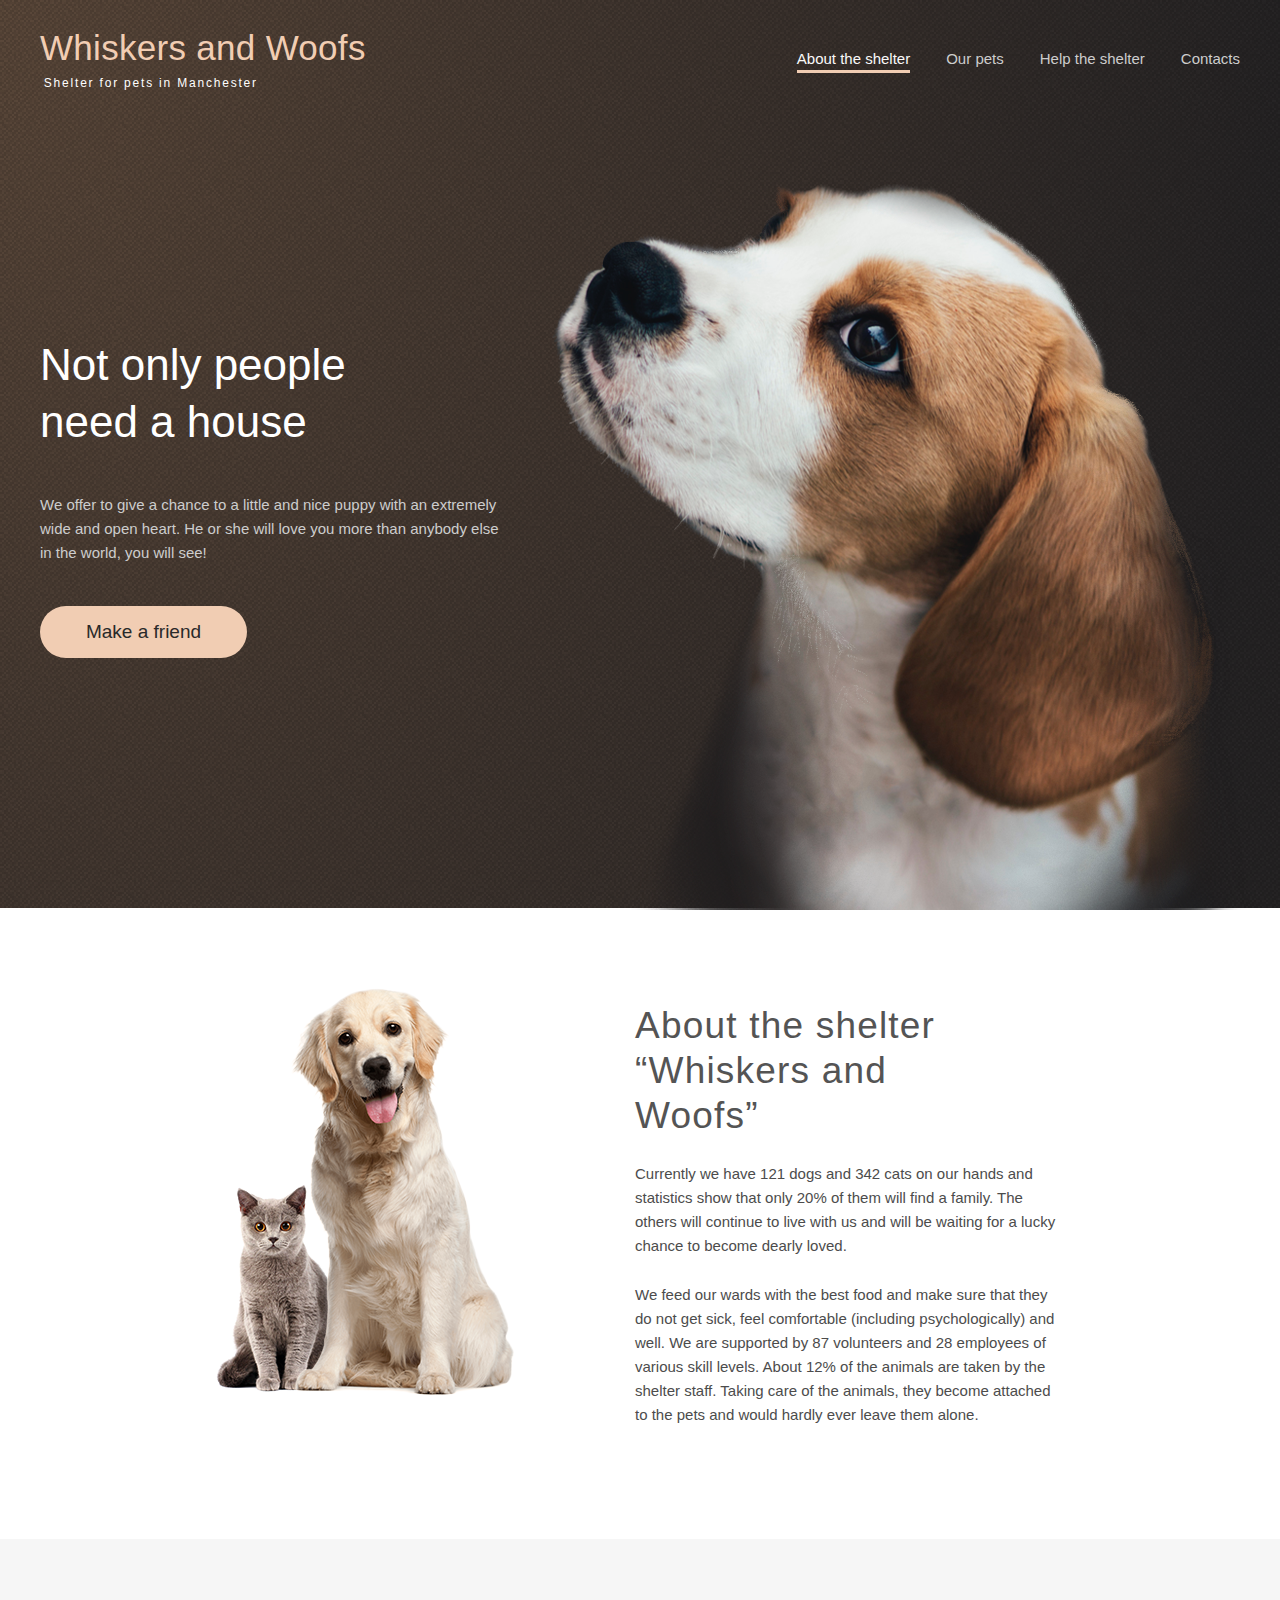
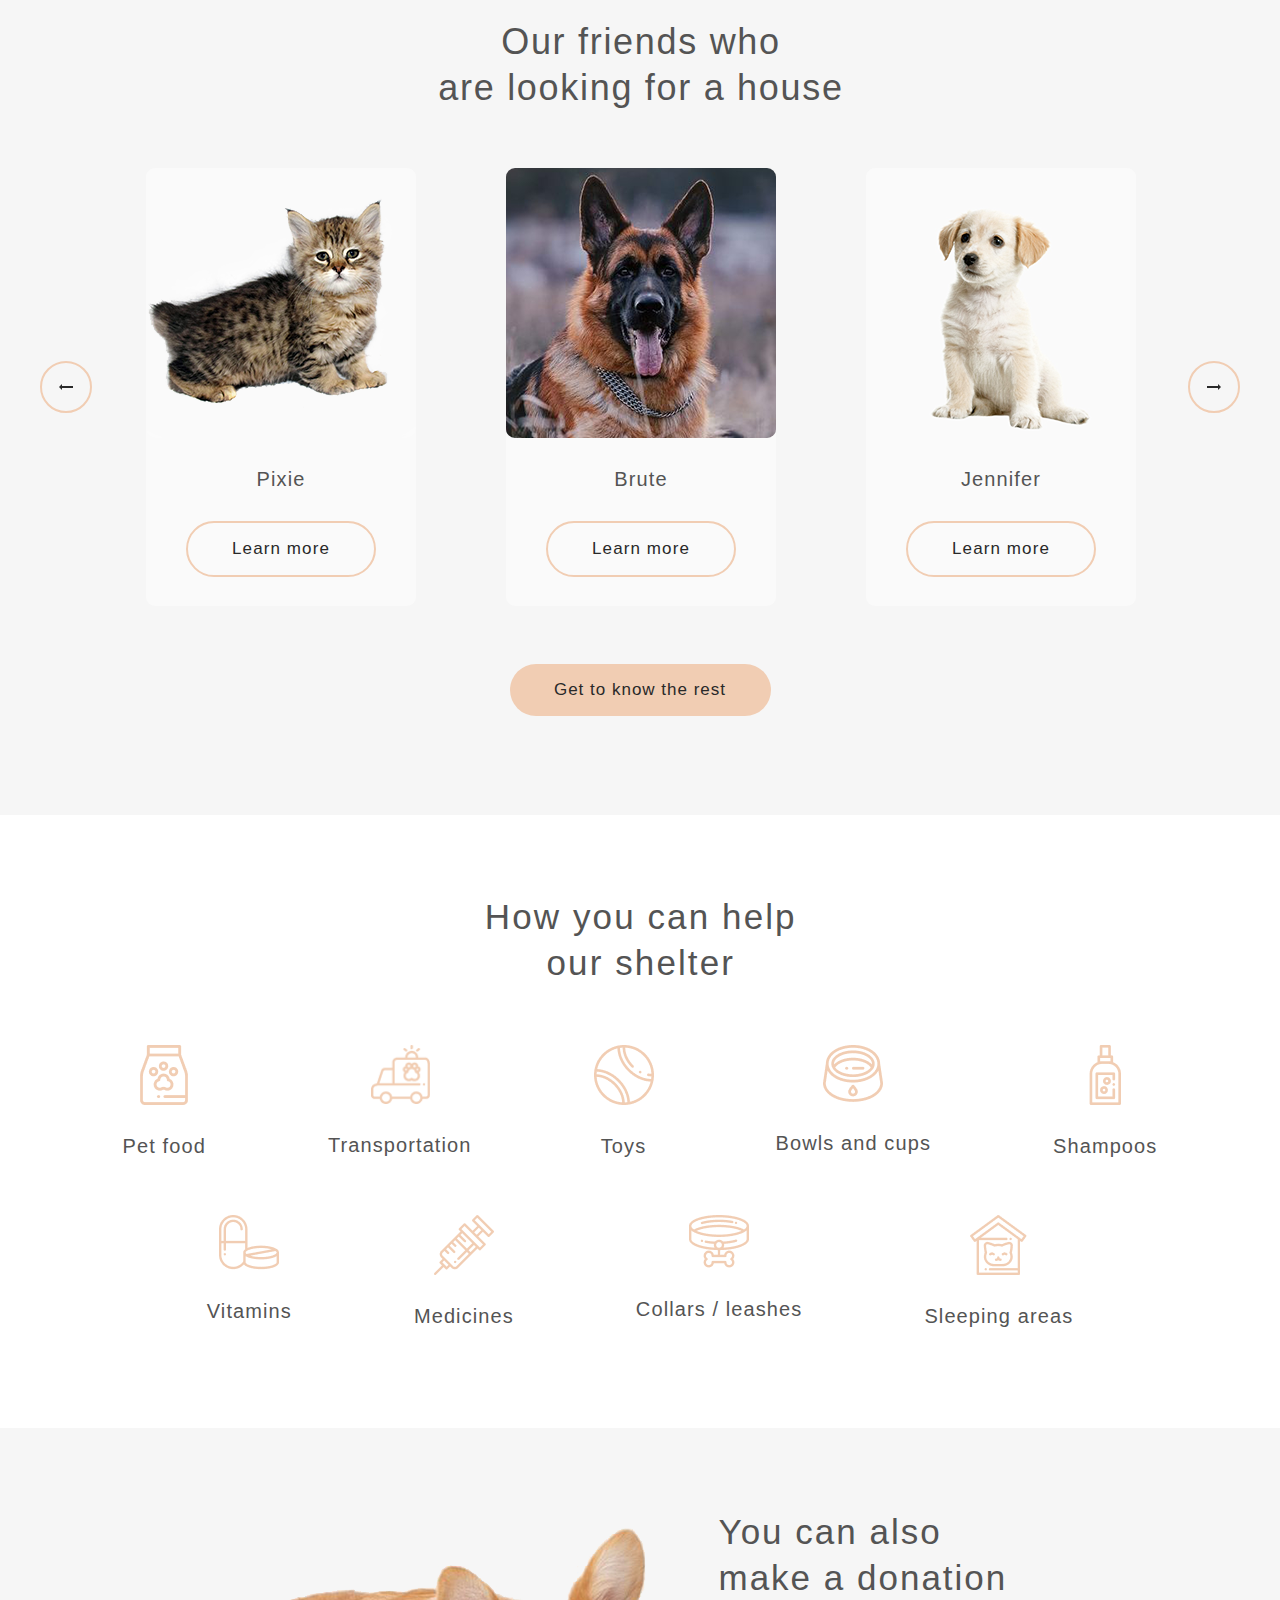
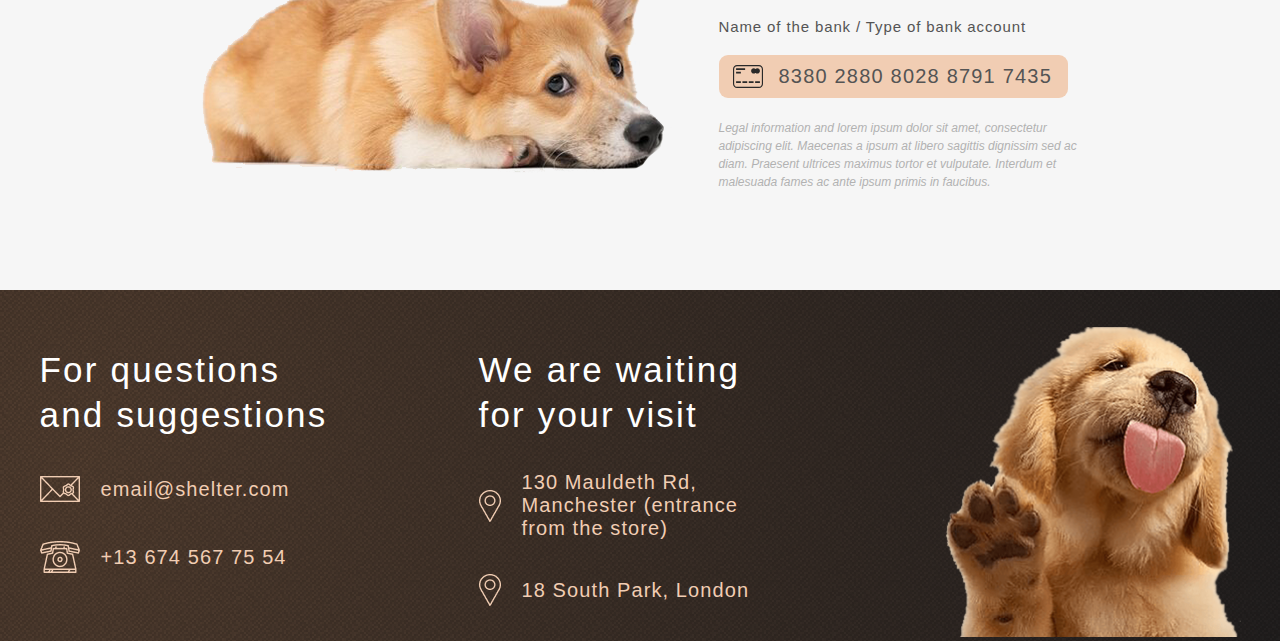
==== commit 573c46ad: "refactor: change path" ====
--- a/index.html
+++ b/index.html
@@ -5,7 +5,7 @@
   <meta charset="UTF-8">
   <meta http-equiv="X-UA-Compatible" content="IE=edge">
   <meta name="viewport" content="width=device-width, initial-scale=1.0">
-  <link rel="stylesheet" href="css/style.css">
+  <link rel="stylesheet" href="./css/style.css">
   <script src="/js/index.js"></script>
   <script src="/pets.json"></script>
   <title>Whiskers and Woofs</title>
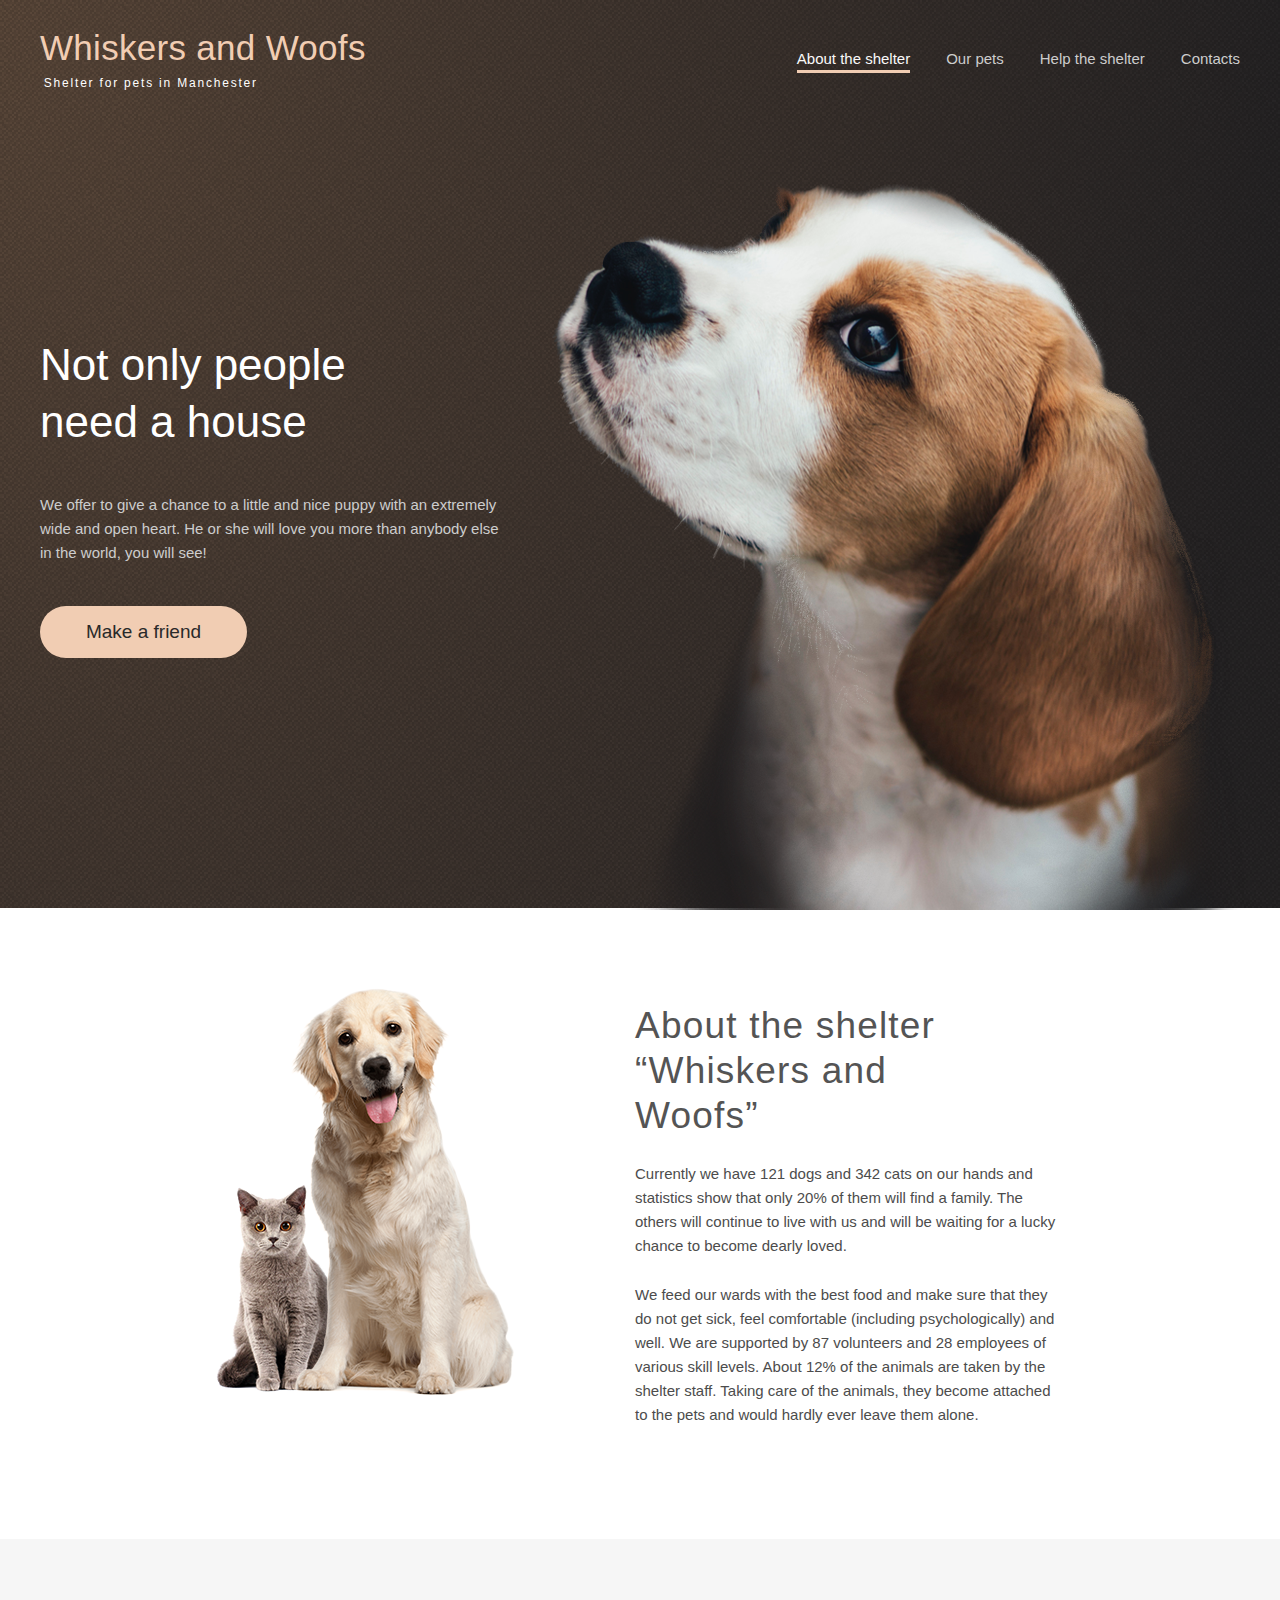
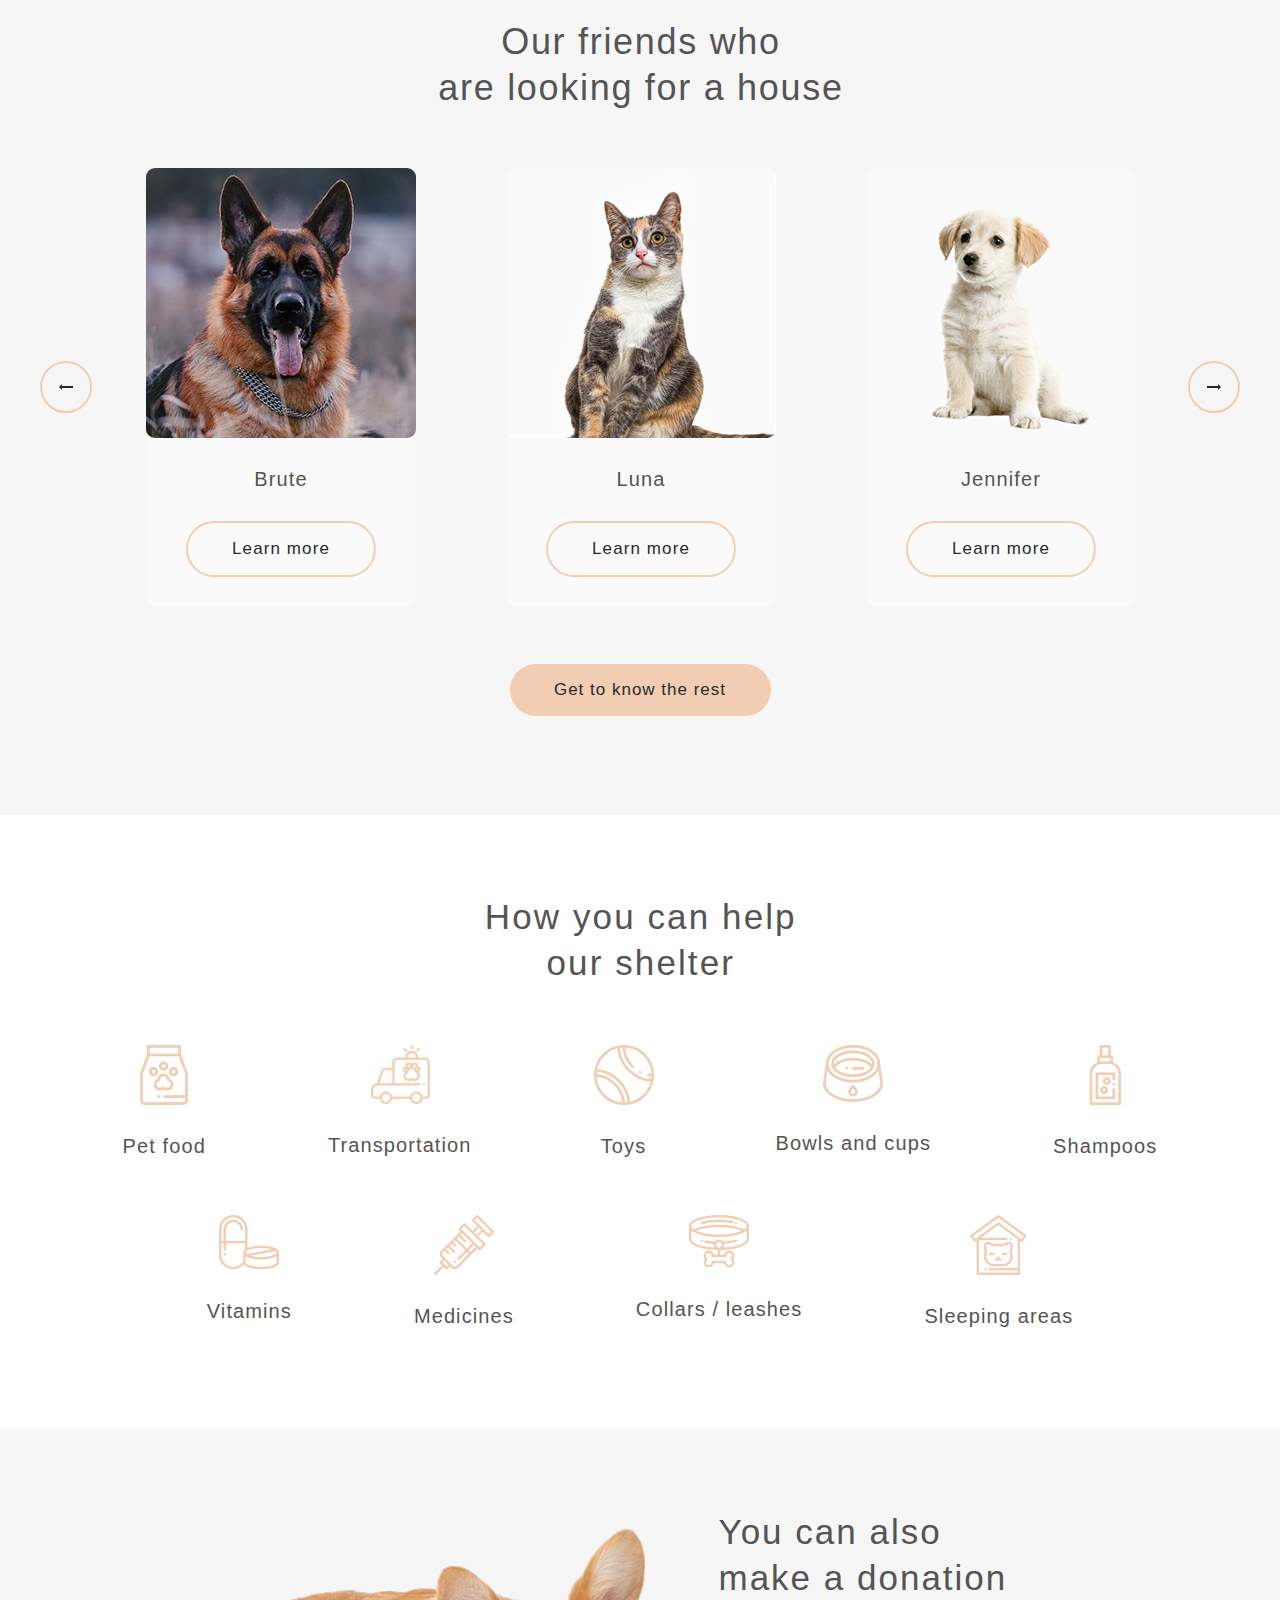
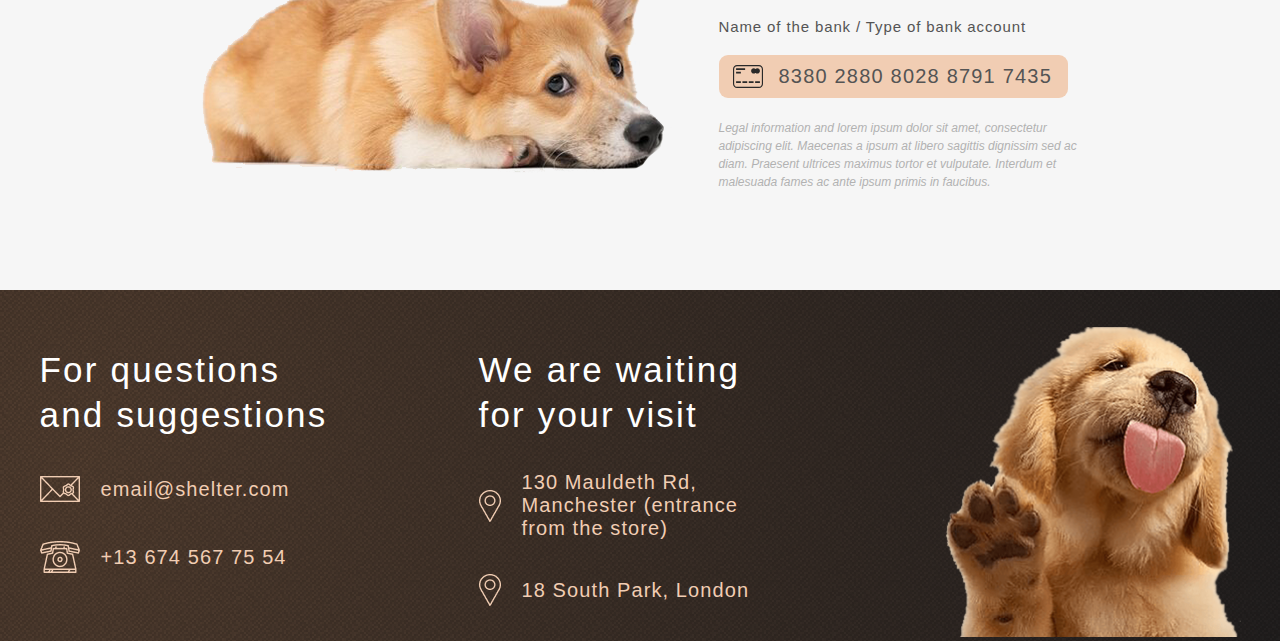
==== commit 3e3d9f59: "refactor: change path" ====
--- a/index.html
+++ b/index.html
@@ -6,8 +6,8 @@
   <meta http-equiv="X-UA-Compatible" content="IE=edge">
   <meta name="viewport" content="width=device-width, initial-scale=1.0">
   <link rel="stylesheet" href="./css/style.css">
-  <script src="/js/index.js"></script>
-  <script src="/pets.json"></script>
+  <script src="./js/index.js"></script>
+  <script src="./pets.json"></script>
   <title>Whiskers and Woofs</title>
 </head>
 
@@ -34,7 +34,7 @@
                       About the shelter 
                       <div class="border_nav"></div>
                   </li>
-                  <li class="nav-item"><a href="/html/index_pets.html" class="nav-link">Our pets</a></li>
+                  <li class="nav-item"><a href="./html/index_pets.html" class="nav-link">Our pets</a></li>
                   <li class="nav-item"><a href="#help" class="nav-link">Help the shelter</a></li>
                   <li class="nav-item"><a href="#footer" class="nav-link">Contacts</a></li>
               </ul>
@@ -51,7 +51,7 @@
                   <a href="#our_friends" class="not_only_button"> Make a friend</a>
               </div>
               <div class="not_only_img">
-                  <img class="not_only_img_dog" src="/img/start-screen-puppy.png" alt="dog">
+                  <img class="not_only_img_dog" src="./img/start-screen-puppy.png" alt="dog">
               </div>
           </div>
       </section>
@@ -60,7 +60,7 @@
       <section id="about">
           <div class="container about">
               <div class="about_img">
-                  <img class="about_img_catdog" src="/img/about-pets.png" alt="cat and dog">
+                  <img class="about_img_catdog" src="./img/about-pets.png" alt="cat and dog">
               </div>
               <div class="about_text"> 
                   <h2>About the shelter “Whiskers and Woofs”</h2>
@@ -96,7 +96,7 @@
               </div>
               <div class="pet_carts">
                   <div class="pet_carts_left_button">
-                      <img src="/img/Arrow-left.png" class="arrow_left" alt="button"> 
+                      <img src="./img/Arrow-left.png" class="arrow_left" alt="button"> 
                   </div>
 
                   <div class="carusel-wrapper">
@@ -113,13 +113,13 @@
                   </div>
               </div>
               <div class="pet_carts_right_button">
-                  <img src="/img/Arrow-right.png" class="arrow_right" alt="button"> 
+                  <img src="./img/Arrow-right.png" class="arrow_right" alt="button"> 
               </div>
 
           </div>
 
           <div>
-              <a href="/pets/index.html" class="our_friends_button">Get to know the rest</a>
+              <a href="./pets/index.html" class="our_friends_button">Get to know the rest</a>
           </div>
       </div>
   </section>
@@ -132,40 +132,40 @@
               <div class="help_icon">
                   <div class="help_icon_all">
                       <div class="help_icon_item">
-                          <img class="help_icon_img" src="/img/icons/Vector.png" alt="pet-food">
+                          <img class="help_icon_img" src="./img/icons/Vector.png" alt="pet-food">
                           <h3>Pet food</h3>
                       </div>
                       <div class="help_icon_item">
-                          <img class="help_icon_img" src="/img/icons/transportation.png" alt="transportation">
+                          <img class="help_icon_img" src="./img/icons/transportation.png" alt="transportation">
                           <h3>Transportation</h3>
                       </div>
                       <div class="help_icon_item">
-                          <img class="help_icon_img" src="/img/icons/toys.png" alt="toys">
+                          <img class="help_icon_img" src="./img/icons/toys.png" alt="toys">
                           <h3>Toys</h3>
                       </div>
                       <div class="help_icon_item">
-                          <img class="help_icon_img" src="/img/icons/bowls-and-cups.png" alt="bowls and cups">
+                          <img class="help_icon_img" src="./img/icons/bowls-and-cups.png" alt="bowls and cups">
                           <h3>Bowls and cups</h3>
                       </div>
                       <div class="help_icon_item">
-                          <img class="help_icon_img" src="/img/icons/shampoos.png" alt="shampoos">
+                          <img class="help_icon_img" src="./img/icons/shampoos.png" alt="shampoos">
                           <h3>Shampoos</h3>
                       </div>
                   
                       <div class="help_icon_item">
-                          <img class="help_icon_img" src="/img/icons/vitamins.png" alt="vitamins">
+                          <img class="help_icon_img" src="./img/icons/vitamins.png" alt="vitamins">
                           <h3>Vitamins</h3>
                       </div>
                       <div class="help_icon_item">
-                          <img class="help_icon_img" src="/img/icons/medicines.png" alt="medicines">
+                          <img class="help_icon_img" src="./img/icons/medicines.png" alt="medicines">
                           <h3>Medicines</h3>
                       </div>
                       <div class="help_icon_item">
-                          <img class="help_icon_img" src="/img/icons/collars-or-leashes.png" alt="collars/leashes">
+                          <img class="help_icon_img" src="./img/icons/collars-or-leashes.png" alt="collars/leashes">
                           <h3>Collars / leashes</h3>
                       </div>
                       <div class="help_icon_item">
-                          <img class="help_icon_img" src="/img/icons/sleeping-area.png" alt="sleeping-area">
+                          <img class="help_icon_img" src="./img/icons/sleeping-area.png" alt="sleeping-area">
                           <h3>Sleeping areas</h3>
                       </div>
                       </div>
@@ -176,13 +176,13 @@
       <section class="in_addition" id="in_addition">
           <div class="container in_addition">
               <div class="in_addition_img">
-                  <img src="/img/donation-dog.png"  class="in_addition_img_dog" alt="dog">
+                  <img src="./img/donation-dog.png"  class="in_addition_img_dog" alt="dog">
               </div>
               <div class="in_addition_text">
                   <h2>You can also make a donation</h2>
                   <h4>Name of the bank / Type of bank account</h4>
                   <div class="in_addition_card">
-                      <img class="in_addition_card_img"  src="/img/icons/credit-card.svg" alt="icon credit card">
+                      <img class="in_addition_card_img"  src="./img/icons/credit-card.svg" alt="icon credit card">
                       <a href="#no_scroll">8380 2880 8028 8791 7435</a>
                   </div>
                   <p class="in_addition_legal">
@@ -197,25 +197,25 @@
               <div class="footer_text footer_text_left">
                   <h2>For questions and suggestions</h2>
                   <a href="mailto:email@shelter.com" class="footer_card">
-                      <img src="/img/icons/mail.png" alt="icon email">
+                      <img src="./img/icons/mail.png" alt="icon email">
                       email@shelter.com </a>
                   <a href="tel:+136745677554" class="footer_card footer_card_down footer_card_down_phone">
-                      <img src="/img/icons/phone.png" alt="icon phone">
+                      <img src="./img/icons/phone.png" alt="icon phone">
                       +13 674 567 75 54</a>
               </div>
 
               <div class="footer_text footer_text_right">
                   <h2>We are waiting for your visit</h2>
                   <a href="https://www.google.com/maps/place/130+Mauldeth+Rd,+Manchester+M14+6SQ,+%D0%92%D0%B5%D0%BB%D0%B8%D0%BA%D0%BE%D0%B1%D1%80%D0%B8%D1%82%D0%B0%D0%BD%D0%B8%D1%8F/@53.4345612,-2.2130742,18.29z/data=!4m15!1m8!3m7!1s0x487a4d4c5226f5db:0xd9be143804fe6baa!2z0JzQsNC90YfQtdGB0YLQtdGALCDQktC10LvQuNC60L7QsdGA0LjRgtCw0L3QuNGP!3b1!8m2!3d53.4807593!4d-2.2426305!16zL20vMDUyYnc!3m5!1s0x487bb24a71474223:0xe7f079c4a4a2cc7d!8m2!3d53.4345813!4d-2.2128389!16s%2Fg%2F11bw3h6f99?entry=ttu" target="_blank" class="footer_card footer_card_map">
-                      <img src="/img/icons/pin.png" alt="icon map">
+                      <img src="./img/icons/pin.png" alt="icon map">
                       130 Mauldeth Rd, Manchester (entrance from the store)</a>
                   <a href="https://www.google.com/maps/place/%D0%9F%D0%B0%D1%80%D0%BA+%D0%AE%D0%B3/@51.4690816,-0.4993657,11z/data=!4m10!1m2!2m1!1s18+South+Park,+London!3m6!1s0x48760f79376fa0e3:0x202ac3af5c1ea4ec!8m2!3d51.4690816!4d-0.1944951!15sChUxOCBTb3V0aCBQYXJrLCBMb25kb26SAQRwYXJr4AEA!16s%2Fm%2F0cc6kk9?entry=ttu" target="_blank" class="footer_card footer_card_down footer_card_map footer_card_map_down">
-                      <img src="/img/icons/pin.png" alt="icon map">
+                      <img src="./img/icons/pin.png" alt="icon map">
                       18 South Park, London </a>
               </div>
           
           <div class="footer_img">
-              <img src="/img/footer-puppy.png" class="footer_img_dog" alt="dog">
+              <img src="./img/footer-puppy.png" class="footer_img_dog" alt="dog">
           </div>
       </div>
   </footer>
